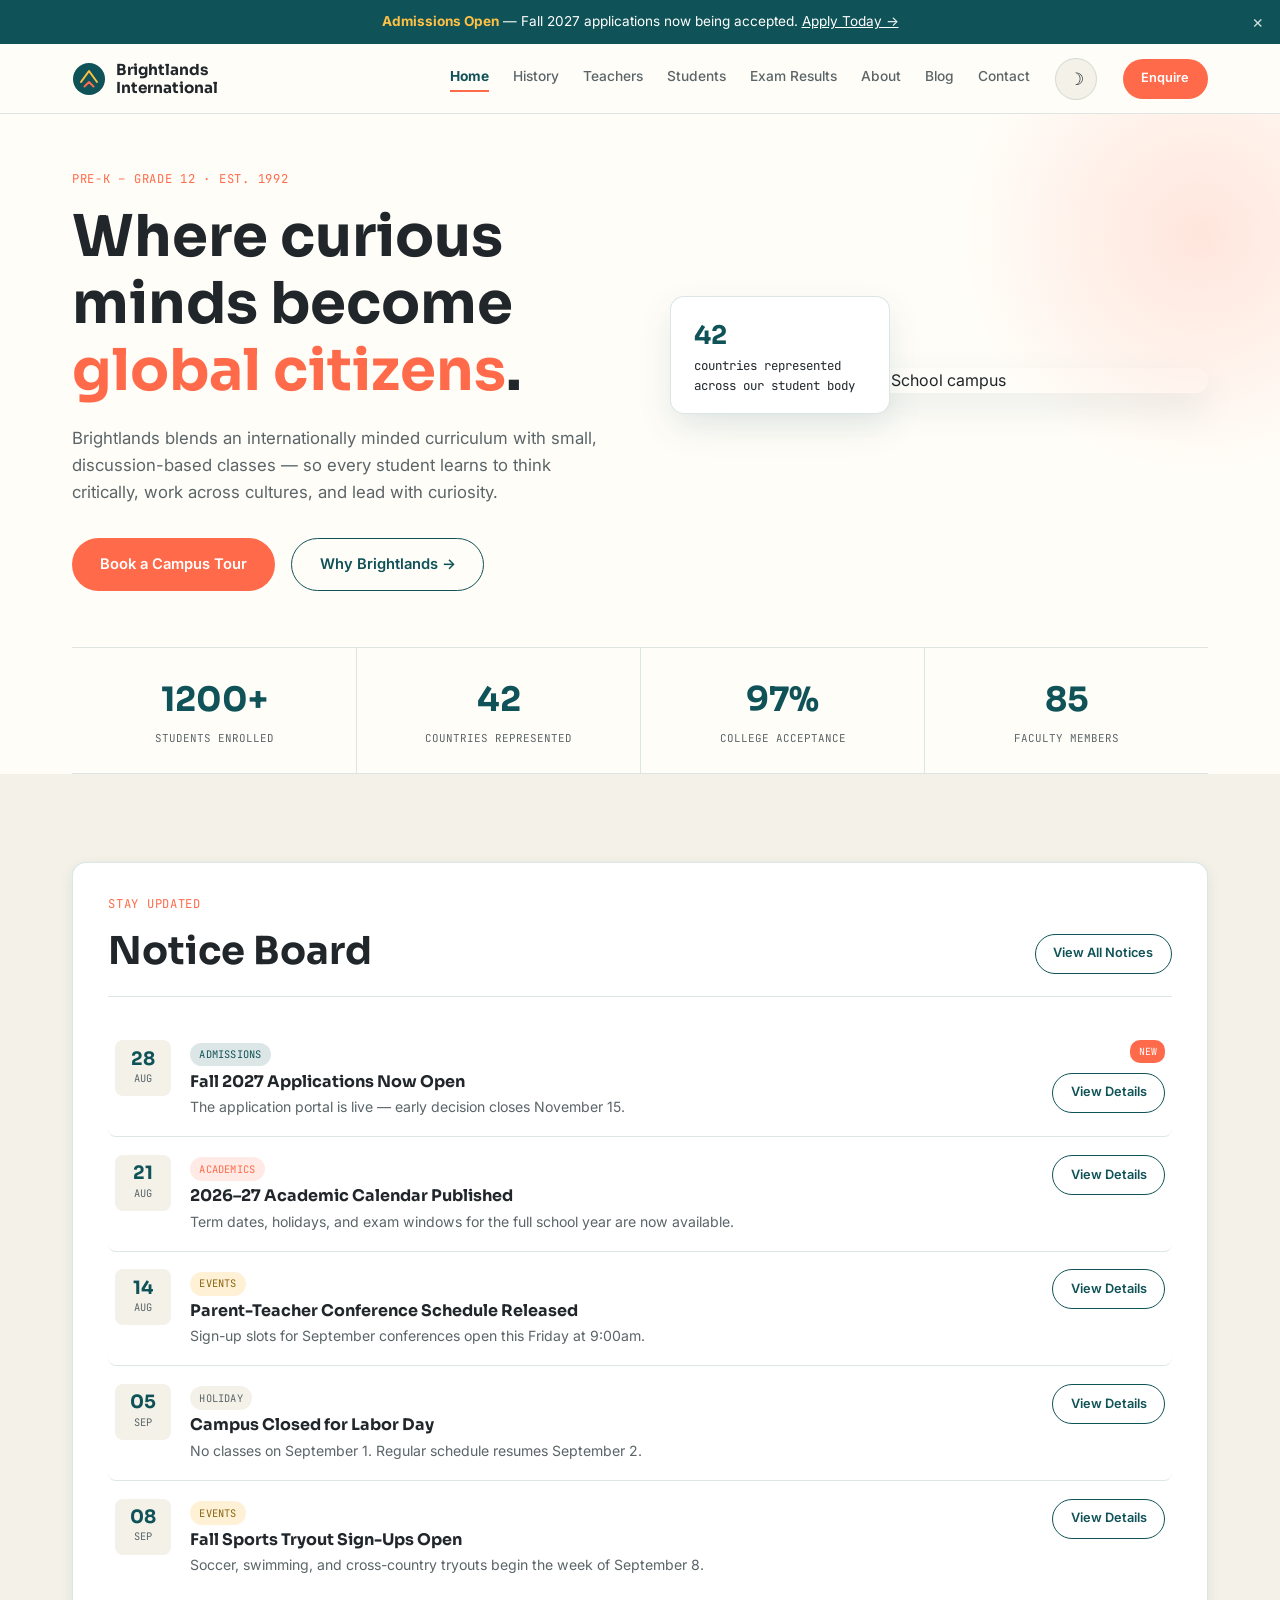
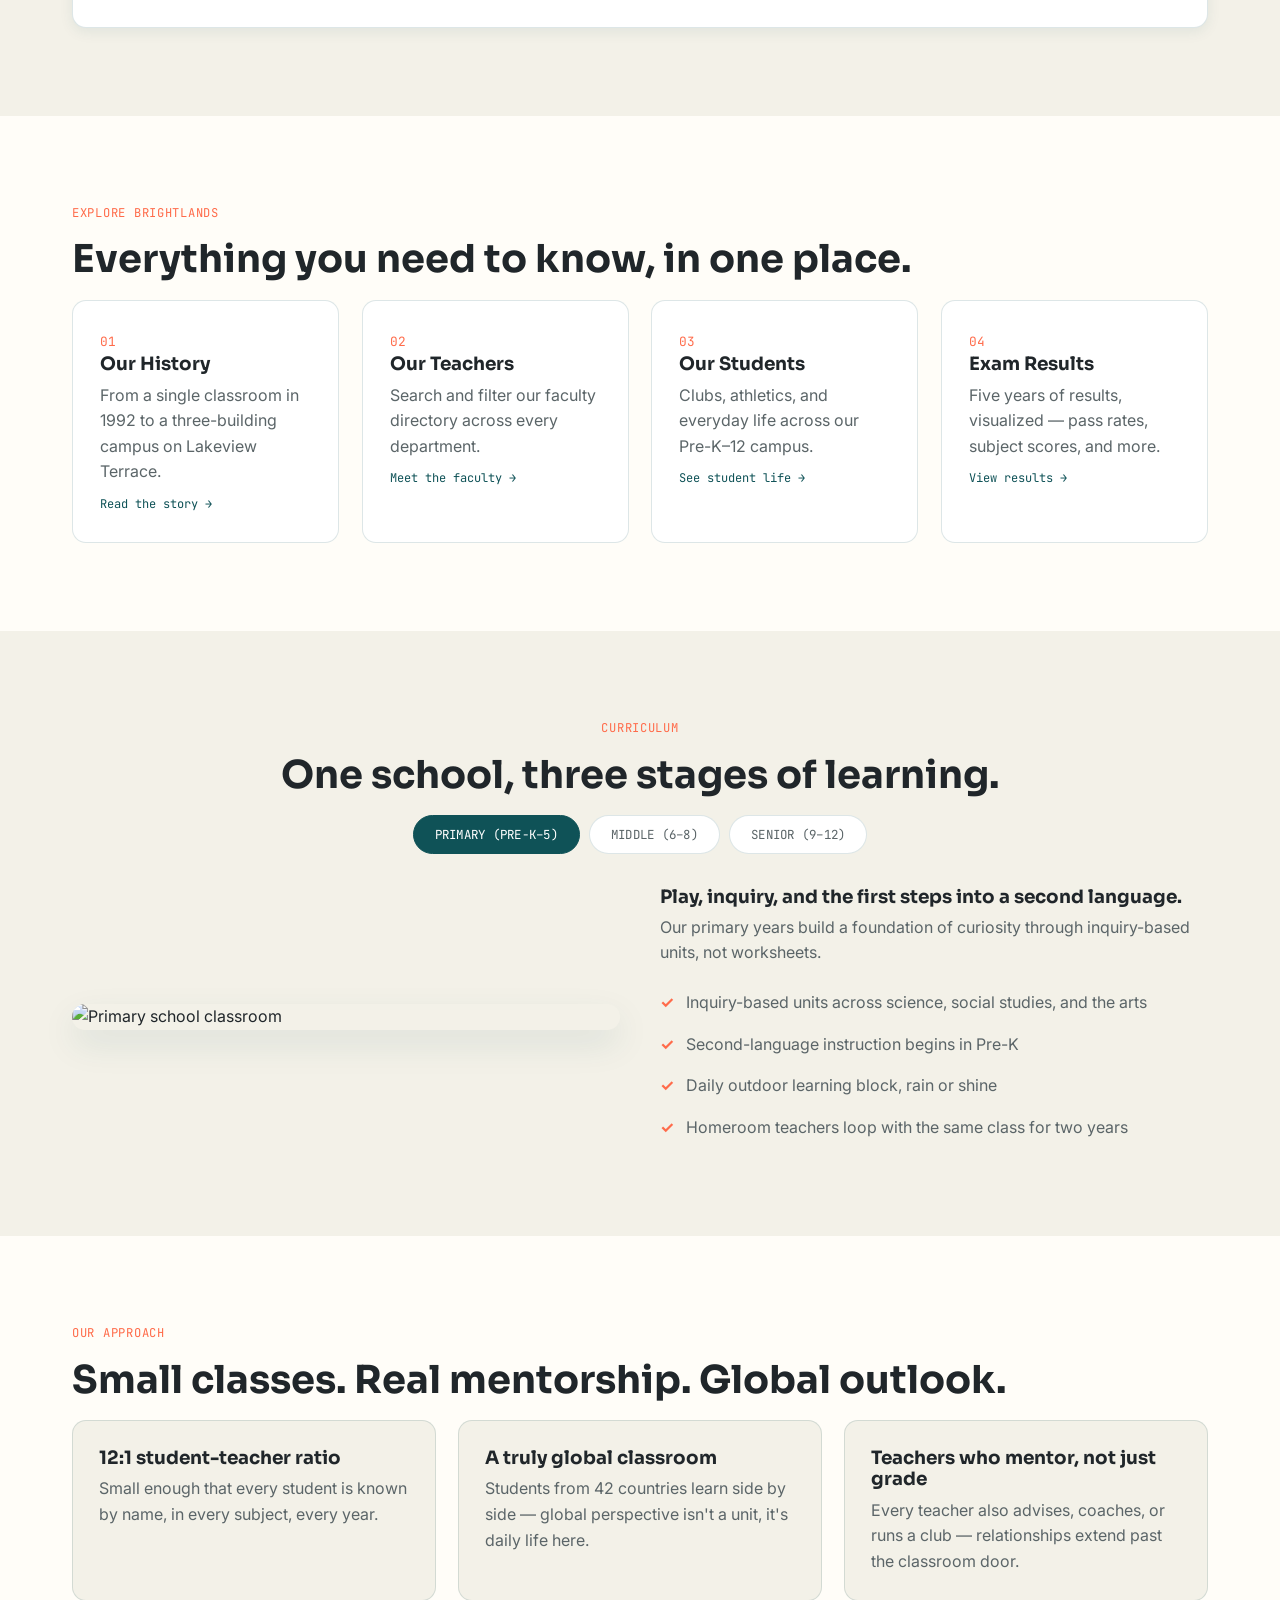
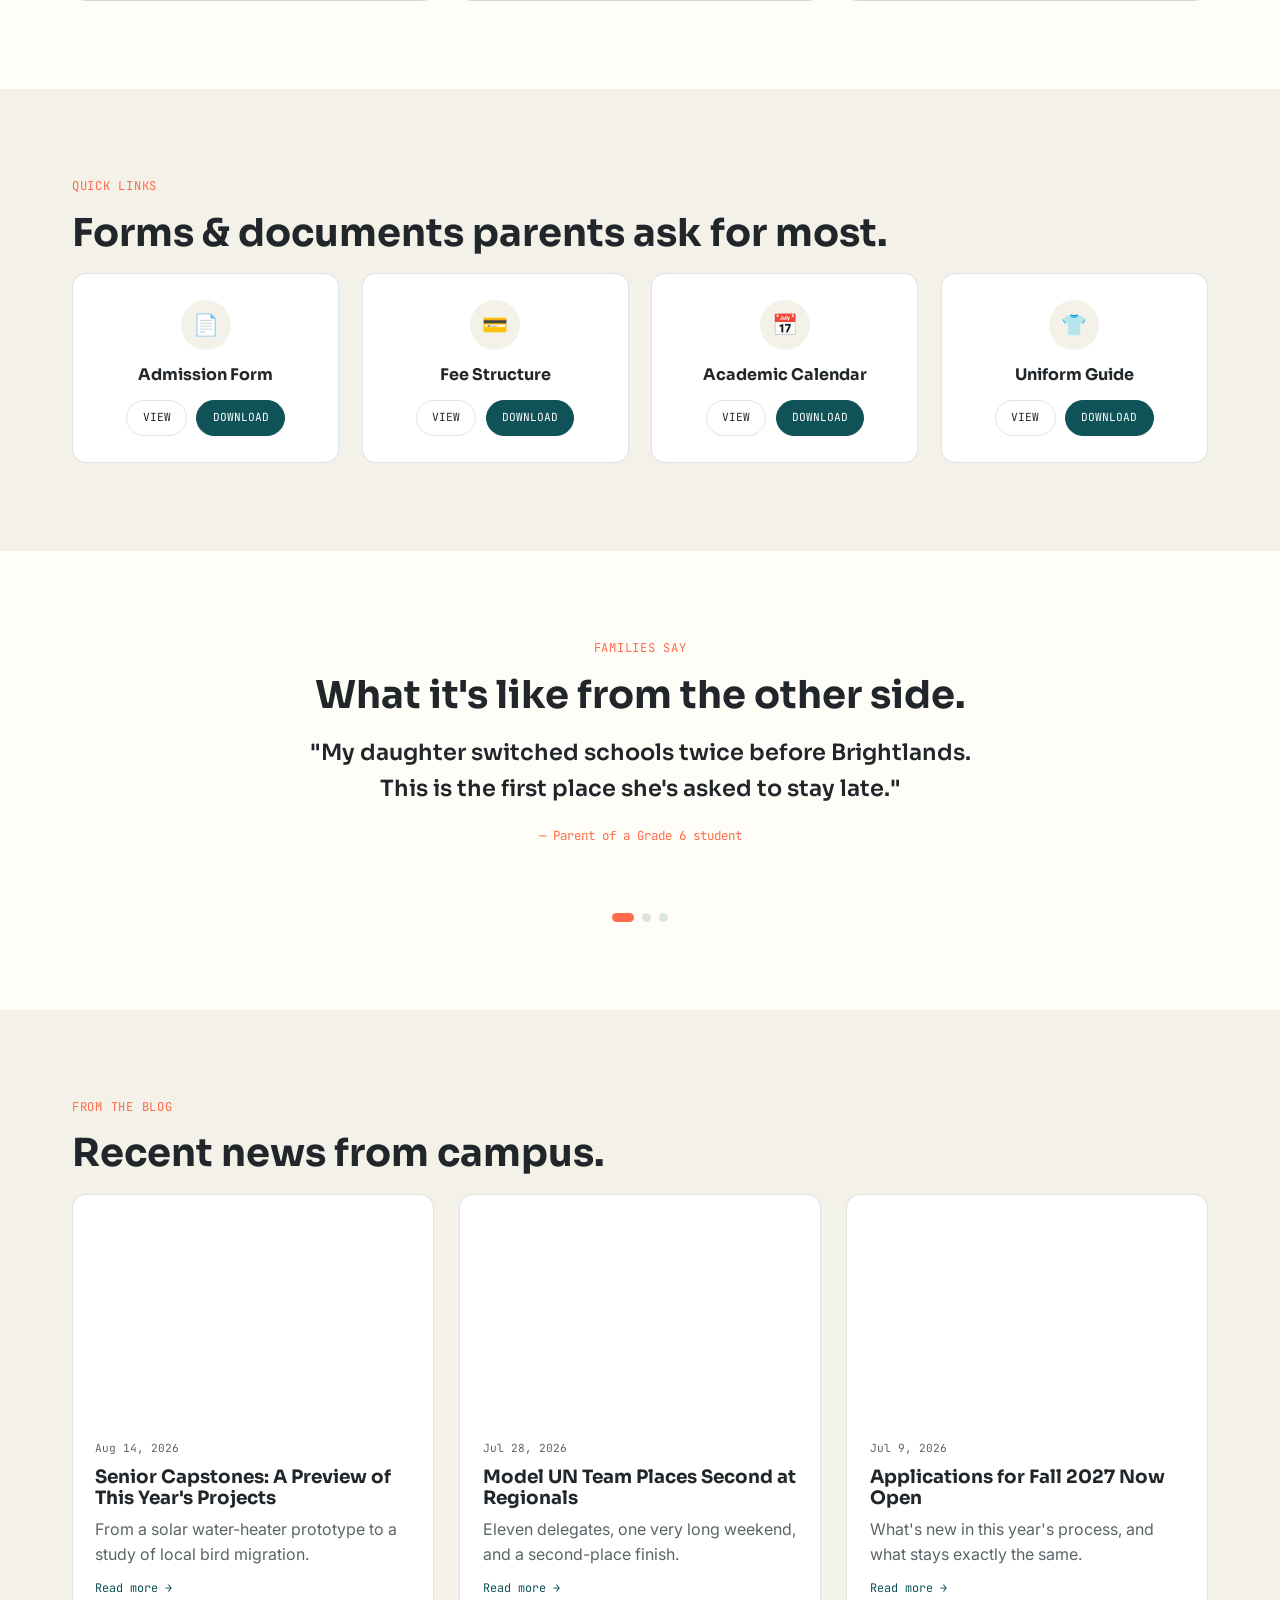
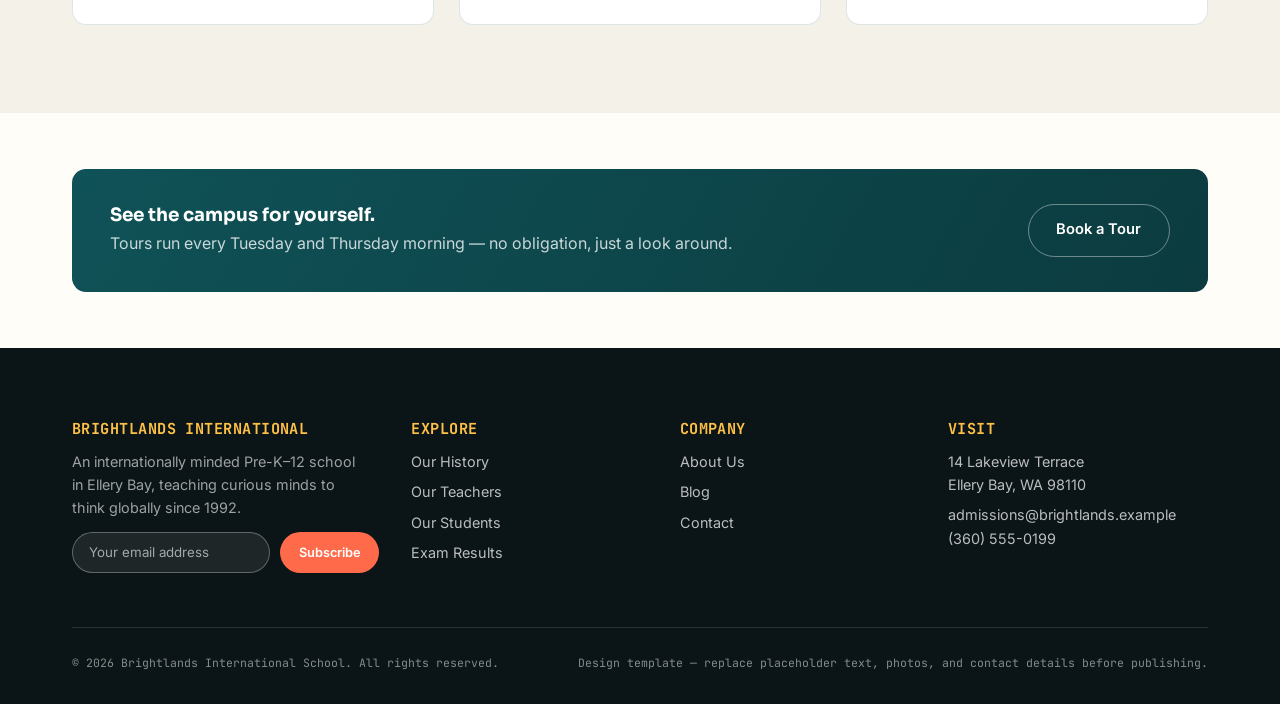
==== index.html @ 68dbb923 "First Commit" ====
<!DOCTYPE html>
<html lang="en">
<head>
<meta charset="UTF-8">
<meta name="viewport" content="width=device-width, initial-scale=1.0">
<title>Brightlands International School — Curious Minds, Global Citizens</title>
<script>(function(){try{var t=localStorage.getItem('bl-theme');if(t==='dark')document.documentElement.setAttribute('data-theme','dark');}catch(e){}})();</script>
<link rel="preconnect" href="https://fonts.googleapis.com">
<link href="https://fonts.googleapis.com/css2?family=Sora:wght@600;700;800&family=Inter:wght@400;500;600&family=JetBrains+Mono:wght@500&display=swap" rel="stylesheet">
<link rel="stylesheet" href="style.css">
</head>
<body>

<div class="notice-bar">
  <span><strong>Admissions Open</strong> — Fall 2027 applications now being accepted. <a href="contact.html" style="text-decoration:underline;">Apply Today →</a></span>
  <button class="notice-close" aria-label="Dismiss notice">&times;</button>
</div>

<header class="site-header">
  <div class="header-inner">
    <a href="index.html" class="brand">
      <svg width="34" height="34" viewBox="0 0 34 34" fill="none" xmlns="http://www.w3.org/2000/svg">
        <circle cx="17" cy="17" r="16" fill="#0F5257"/>
        <path d="M9 20L17 9L25 20" stroke="#FFC145" stroke-width="2" stroke-linecap="round" stroke-linejoin="round"/>
        <path d="M12.5 24.5L17 20L21.5 24.5" stroke="#FF6B4A" stroke-width="2" stroke-linecap="round" stroke-linejoin="round"/>
      </svg>
      <span class="brand-name">Brightlands<br>International</span>
    </a>
    <button class="nav-toggle" aria-label="Toggle menu"><span></span></button>
    <nav class="main-nav">
      <a href="index.html" class="active">Home</a>
      <a href="history.html">History</a>
      <a href="teachers.html">Teachers</a>
      <a href="students.html">Students</a>
      <a href="results.html">Exam Results</a>
      <a href="about.html">About</a>
      <a href="blog.html">Blog</a>
      <a href="contact.html">Contact</a>
    </nav>
    <button class="theme-toggle" aria-label="Toggle dark mode">
      <span class="icon-light">&#9789;</span>
      <span class="icon-dark">&#9728;</span>
    </button>
    <a href="contact.html" class="btn btn-primary btn-sm">Enquire</a>
  </div>
</header>

<main>

  <!-- HERO -->
  <section class="hero">
    <div class="hero-blob"></div>
    <div class="wrap hero-grid">
      <div class="reveal in-view">
        <span class="eyebrow">Pre-K – Grade 12 &middot; Est. 1992</span>
        <h1>Where curious minds become <em>global citizens</em>.</h1>
        <p class="hero-copy">Brightlands blends an internationally minded curriculum with small, discussion-based classes — so every student learns to think critically, work across cultures, and lead with curiosity.</p>
        <div class="hero-actions">
          <a href="contact.html" class="btn btn-primary">Book a Campus Tour</a>
          <a href="about.html" class="btn btn-ghost">Why Brightlands →</a>
        </div>
      </div>
      <div class="hero-media reveal in-view">
        <img src="https://img.magnific.com/free-vector/large-school-building-scene_1308-32058.jpg" alt="Brightlands International School campus">
        <div class="hero-float-card">
          <strong>42</strong>
          countries represented across our student body
        </div>
      </div>
    </div>
    <div class="wrap">
      <div class="stats-bar">
        <div class="stat"><span class="stat-num" data-count="1200" data-suffix="+">0</span><span class="stat-label">Students Enrolled</span></div>
        <div class="stat"><span class="stat-num" data-count="42">0</span><span class="stat-label">Countries Represented</span></div>
        <div class="stat"><span class="stat-num" data-count="97" data-suffix="%">0</span><span class="stat-label">College Acceptance</span></div>
        <div class="stat"><span class="stat-num" data-count="85">0</span><span class="stat-label">Faculty Members</span></div>
      </div>
    </div>
  </section>

    <!-- NOTICE BOARD -->
  <section class="section alt">
    <div class="wrap">
      <div class="notice-board reveal">
        <div class="notice-board-head">
          <div>
            <span class="eyebrow">Stay Updated</span>
            <h2>Notice Board</h2>
          </div>
          <a href="contact.html" class="btn btn-ghost btn-sm">View All Notices</a>
        </div>
        <ul class="notice-list">

          <li class="notice-item">
            <div class="notice-date"><span class="notice-day">28</span><span class="notice-month">Aug</span></div>
            <div class="notice-body">
              <span class="notice-tag notice-tag-admissions">Admissions</span>
              <h3>Fall 2027 Applications Now Open</h3>
              <p>The application portal is live — early decision closes November 15.</p>
            </div>
               <div class="notice-actions">
              <span class="notice-new">New</span>
              <a href="notice-details.html#admissions-open" class="btn btn-ghost btn-sm">View Details</a>
            </div>
          </li>

          <li class="notice-item">
            <div class="notice-date"><span class="notice-day">21</span><span class="notice-month">Aug</span></div>
            <div class="notice-body">
              <span class="notice-tag notice-tag-academics">Academics</span>
              <h3>2026–27 Academic Calendar Published</h3>
              <p>Term dates, holidays, and exam windows for the full school year are now available.</p>
            </div>
                        <div class="notice-actions">
              <a href="notice-details.html#academic-calendar" class="btn btn-ghost btn-sm">View Details</a>
            </div>
          </li>
          </li>

          <li class="notice-item">
            <div class="notice-date"><span class="notice-day">14</span><span class="notice-month">Aug</span></div>
            <div class="notice-body">
              <span class="notice-tag notice-tag-events">Events</span>
              <h3>Parent-Teacher Conference Schedule Released</h3>
              <p>Sign-up slots for September conferences open this Friday at 9:00am.</p>
            </div>
                        <div class="notice-actions">
              <a href="notice-details.html#academic-calendar" class="btn btn-ghost btn-sm">View Details</a>
            </div>
          </li>
          </li>

          <li class="notice-item">
            <div class="notice-date"><span class="notice-day">05</span><span class="notice-month">Sep</span></div>
            <div class="notice-body">
              <span class="notice-tag notice-tag-holiday">Holiday</span>
              <h3>Campus Closed for Labor Day</h3>
              <p>No classes on September 1. Regular schedule resumes September 2.</p>
            </div>
                        <div class="notice-actions">
              <a href="notice-details.html#academic-calendar" class="btn btn-ghost btn-sm">View Details</a>
            </div>
          </li>
          </li>

          <li class="notice-item">
            <div class="notice-date"><span class="notice-day">08</span><span class="notice-month">Sep</span></div>
            <div class="notice-body">
              <span class="notice-tag notice-tag-events">Events</span>
              <h3>Fall Sports Tryout Sign-Ups Open</h3>
              <p>Soccer, swimming, and cross-country tryouts begin the week of September 8.</p>
            </div>
                        <div class="notice-actions">
              <a href="notice-details.html#academic-calendar" class="btn btn-ghost btn-sm">View Details</a>
            </div>
          </li>
          </li>

        </ul>
      </div>
    </div>
  </section>

  <!-- EXPLORE -->
  <section class="section">
    <div class="wrap">
      <span class="eyebrow">Explore Brightlands</span>
      <h2>Everything you need to know, in one place.</h2>
      <div class="card-grid reveal">
        <div class="link-card">
          <span class="card-index">01</span>
          <h3>Our History</h3>
          <p>From a single classroom in 1992 to a three-building campus on Lakeview Terrace.</p>
          <a class="more" href="history.html">Read the story →</a>
        </div>
        <div class="link-card">
          <span class="card-index">02</span>
          <h3>Our Teachers</h3>
          <p>Search and filter our faculty directory across every department.</p>
          <a class="more" href="teachers.html">Meet the faculty →</a>
        </div>
        <div class="link-card">
          <span class="card-index">03</span>
          <h3>Our Students</h3>
          <p>Clubs, athletics, and everyday life across our Pre-K–12 campus.</p>
          <a class="more" href="students.html">See student life →</a>
        </div>
        <div class="link-card">
          <span class="card-index">04</span>
          <h3>Exam Results</h3>
          <p>Five years of results, visualized — pass rates, subject scores, and more.</p>
          <a class="more" href="results.html">View results →</a>
        </div>
      </div>
    </div>
  </section>

  <!-- CURRICULUM TABS -->
  <section class="section alt">
    <div class="wrap">
      <span class="eyebrow center">Curriculum</span>
      <h2 class="center">One school, three stages of learning.</h2>
      <div class="tab-bar reveal">
        <button class="tab-btn active" data-tab="primary">Primary (Pre-K–5)</button>
        <button class="tab-btn" data-tab="middle">Middle (6–8)</button>
        <button class="tab-btn" data-tab="senior">Senior (9–12)</button>
      </div>

      <div class="tab-panel active" data-tab="primary">
        <div class="tab-content reveal">
          <img src="https://thebangladeshtoday.com/wp-content/uploads/2024/08/primary-open.jpg" alt="Primary school classroom" style="border-radius: var(--radius); box-shadow: var(--shadow);">
          <div>
            <h3>Play, inquiry, and the first steps into a second language.</h3>
            <p>Our primary years build a foundation of curiosity through inquiry-based units, not worksheets.</p>
            <ul>
              <li>Inquiry-based units across science, social studies, and the arts</li>
              <li>Second-language instruction begins in Pre-K</li>
              <li>Daily outdoor learning block, rain or shine</li>
              <li>Homeroom teachers loop with the same class for two years</li>
            </ul>
          </div>
        </div>
      </div>

      <div class="tab-panel" data-tab="middle">
        <div class="tab-content reveal">
          <img src="https://www.shutterstock.com/image-vector/suneung-student-high-school-exam-260nw-2662139981.jpg" alt="Middle school students" style="border-radius: var(--radius); box-shadow: var(--shadow);">
          <div>
            <h3>Where independence starts to matter.</h3>
            <p>Middle schoolers take on real electives, real deadlines, and their first independent research project.</p>
            <ul>
              <li>Elective wheel: coding, ceramics, journalism, and more each term</li>
              <li>First independent research project in Grade 7</li>
              <li>Advisory groups meet daily for goal-setting and support</li>
              <li>Overnight expedition each spring, by grade level</li>
            </ul>
          </div>
        </div>
      </div>

      <div class="tab-panel" data-tab="senior">
        <div class="tab-content reveal">
          <img src="https://img.magnific.com/free-photo/back-view-group-high-school-students-walking-down-hallway-talking_662251-1983.jpg?semt=ais_hybrid&w=740&q=80" alt="Senior school students" style="border-radius: var(--radius); box-shadow: var(--shadow);">
          <div>
            <h3>College-ready, and ready for more than college.</h3>
            <p>An internationally benchmarked diploma track sits alongside a real capstone project every senior completes.</p>
            <ul>
              <li>Internationally benchmarked diploma pathway</li>
              <li>Senior capstone project, publicly presented each May</li>
              <li>Dedicated college counseling from Grade 10 onward</li>
              <li>Dual-enrollment options with two partner universities</li>
            </ul>
          </div>
        </div>
      </div>
    </div>
  </section>

  <!-- WHY BRIGHTLANDS -->
  <section class="section">
    <div class="wrap">
      <span class="eyebrow">Our Approach</span>
      <h2>Small classes. Real mentorship. Global outlook.</h2>
      <div class="card-grid cols-3 reveal">
        <div class="value-card">
          <h3>12:1 student-teacher ratio</h3>
          <p>Small enough that every student is known by name, in every subject, every year.</p>
        </div>
        <div class="value-card">
          <h3>A truly global classroom</h3>
          <p>Students from 42 countries learn side by side — global perspective isn't a unit, it's daily life here.</p>
        </div>
        <div class="value-card">
          <h3>Teachers who mentor, not just grade</h3>
          <p>Every teacher also advises, coaches, or runs a club — relationships extend past the classroom door.</p>
        </div>
      </div>
    </div>
  </section>

  <!-- QUICK DOWNLOADS -->
  <section class="section alt">
    <div class="wrap">
      <span class="eyebrow">Quick Links</span>
      <h2>Forms &amp; documents parents ask for most.</h2>
      <div class="info-grid reveal">
        <div class="info-card">
          <div class="info-icon">&#128196;</div>
          <h3>Admission Form</h3>
          <div class="info-actions">
            <a href="#" class="info-btn">View</a>
            <a href="#" class="info-btn info-btn-solid">Download</a>
          </div>
        </div>
        <div class="info-card">
          <div class="info-icon">&#128179;</div>
          <h3>Fee Structure</h3>
          <div class="info-actions">
            <a href="#" class="info-btn">View</a>
            <a href="#" class="info-btn info-btn-solid">Download</a>
          </div>
        </div>
        <div class="info-card">
          <div class="info-icon">&#128197;</div>
          <h3>Academic Calendar</h3>
          <div class="info-actions">
            <a href="#" class="info-btn">View</a>
            <a href="#" class="info-btn info-btn-solid">Download</a>
          </div>
        </div>
        <div class="info-card">
          <div class="info-icon">&#128085;</div>
          <h3>Uniform Guide</h3>
          <div class="info-actions">
            <a href="#" class="info-btn">View</a>
            <a href="#" class="info-btn info-btn-solid">Download</a>
          </div>
        </div>
      </div>
    </div>
  </section>

  <!-- TESTIMONIAL SLIDER -->
  <section class="section">
    <div class="wrap">
      <span class="eyebrow center">Families Say</span>
      <h2 class="center">What it's like from the other side.</h2>
      <div class="testimonial-slider reveal">
        <div class="testimonial-track">
          <div class="testimonial-slides">
            <div class="testimonial-slide">
              <blockquote>"My daughter switched schools twice before Brightlands. This is the first place she's asked to stay late."</blockquote>
              <cite>— Parent of a Grade 6 student</cite>
            </div>
            <div class="testimonial-slide">
              <blockquote>"The capstone project changed how my son sees his own ideas — he pitched it like it actually mattered, because it did."</blockquote>
              <cite>— Parent of a Grade 12 student</cite>
            </div>
            <div class="testimonial-slide">
              <blockquote>"Coming from three different countries, our kids finally felt like the classroom looked like the rest of their lives."</blockquote>
              <cite>— Parent of Grade 3 &amp; Grade 8 students</cite>
            </div>
          </div>
        </div>
        <div class="testimonial-dots"></div>
      </div>
    </div>
  </section>

  <!-- BLOG TEASER -->
  <section class="section alt">
    <div class="wrap">
      <span class="eyebrow">From the Blog</span>
      <h2>Recent news from campus.</h2>
      <div class="blog-grid reveal">
        <article class="blog-card">
          <img src="https://picsum.photos/id/1084/500/320" alt="">
          <div class="blog-card-body">
            <span class="blog-date">Aug 14, 2026</span>
            <h3>Senior Capstones: A Preview of This Year's Projects</h3>
            <p>From a solar water-heater prototype to a study of local bird migration.</p>
            <a class="more" href="blog.html">Read more →</a>
          </div>
        </article>
        <article class="blog-card">
          <img src="https://picsum.photos/id/1080/500/320" alt="">
          <div class="blog-card-body">
            <span class="blog-date">Jul 28, 2026</span>
            <h3>Model UN Team Places Second at Regionals</h3>
            <p>Eleven delegates, one very long weekend, and a second-place finish.</p>
            <a class="more" href="blog.html">Read more →</a>
          </div>
        </article>
        <article class="blog-card">
          <img src="https://picsum.photos/id/1076/500/320" alt="">
          <div class="blog-card-body">
            <span class="blog-date">Jul 9, 2026</span>
            <h3>Applications for Fall 2027 Now Open</h3>
            <p>What's new in this year's process, and what stays exactly the same.</p>
            <a class="more" href="blog.html">Read more →</a>
          </div>
        </article>
      </div>
    </div>
  </section>

  <!-- CTA -->
  <section class="section tight">
    <div class="wrap">
      <div class="cta-banner reveal">
        <div>
          <h3>See the campus for yourself.</h3>
          <p>Tours run every Tuesday and Thursday morning — no obligation, just a look around.</p>
        </div>
        <a href="contact.html" class="btn btn-ghost-light">Book a Tour</a>
      </div>
    </div>
  </section>

</main>

<footer class="site-footer">
  <div class="wrap">
    <div class="footer-grid">
      <div class="footer-brand">
        <h4>Brightlands International</h4>
        <p>An internationally minded Pre-K–12 school in Ellery Bay, teaching curious minds to think globally since 1992.</p>
        <form class="newsletter">
          <input type="email" placeholder="Your email address" required>
          <button type="submit" class="btn btn-primary btn-sm">Subscribe</button>
        </form>
        <p class="newsletter-note form-note"></p>
      </div>
      <div>
        <h4>Explore</h4>
        <a href="history.html">Our History</a>
        <a href="teachers.html">Our Teachers</a>
        <a href="students.html">Our Students</a>
        <a href="results.html">Exam Results</a>
      </div>
      <div>
        <h4>Company</h4>
        <a href="about.html">About Us</a>
        <a href="blog.html">Blog</a>
        <a href="contact.html">Contact</a>
      </div>
      <div>
        <h4>Visit</h4>
        <p>14 Lakeview Terrace<br>Ellery Bay, WA 98110</p>
        <p>admissions@brightlands.example<br>(360) 555-0199</p>
      </div>
    </div>
    <div class="footer-bottom">
      <span>© 2026 Brightlands International School. All rights reserved.</span>
      <span>Design template — replace placeholder text, photos, and contact details before publishing.</span>
    </div>
  </div>
</footer>
<button id="back-to-top" class="back-to-top" aria-label="Back to top">&#8593;</button>
<script src="script.js"></script>
</body>
</html>
---- style.css ----
/* ===========================================================
   BRIGHTLANDS INTERNATIONAL SCHOOL — shared stylesheet
   Palette : teal #0F5257 · coral #FF6B4A · yellow #FFC145
   Type    : Sora (display) / Inter (body) / JetBrains Mono (utility)
   Supports light + dark theme via [data-theme="dark"] on <html>
=========================================================== */

:root{
  --bg: #FFFDF8;
  --surface: #FFFFFF;
  --surface-2: #F3F1E8;
  --ink: #20262A;
  --ink-soft: #5B6568;
  --teal: #0F5257;
  --teal-light: #17707A;
  --coral: #FF6B4A;
  --yellow: #FFC145;
  --line: rgba(15,82,87,0.14);
  --shadow: 0 14px 34px rgba(15,82,87,0.10);
  --shadow-sm: 0 4px 14px rgba(15,82,87,0.08);
  --radius: 14px;
  --radius-sm: 8px;

  --font-display: "Sora", -apple-system, sans-serif;
  --font-body: "Inter", -apple-system, sans-serif;
  --font-mono: "JetBrains Mono", monospace;
}

[data-theme="dark"]{
  --bg: #0F1719;
  --surface: #162326;
  --surface-2: #1C2B2E;
  --ink: #EDF3F2;
  --ink-soft: #A9B7B8;
  --teal: #35B0A7;
  --teal-light: #4CC2B9;
  --coral: #FF8467;
  --yellow: #FFCE6E;
  --line: rgba(255,255,255,0.12);
  --shadow: 0 14px 34px rgba(0,0,0,0.45);
  --shadow-sm: 0 4px 14px rgba(0,0,0,0.35);
}

*{ box-sizing: border-box; margin: 0; padding: 0; }
html{ scroll-behavior: smooth; }
body{
  font-family: var(--font-body);
  color: var(--ink);
  background: var(--bg);
  line-height: 1.6;
  -webkit-font-smoothing: antialiased;
  transition: background 0.3s ease, color 0.3s ease;
}
img{ max-width: 100%; display: block; }
a{ color: inherit; text-decoration: none; }
ul{ list-style: none; }
button{ font-family: inherit; cursor: pointer; }
input, textarea, select{ font-family: inherit; }

h1,h2,h3,h4{ font-family: var(--font-display); color: var(--ink); line-height: 1.16; font-weight: 700; }
h2{ font-size: clamp(1.75rem, 3vw, 2.4rem); margin-bottom: 1.1rem; }
h3{ font-size: 1.15rem; margin-bottom: 0.5rem; }
p{ color: var(--ink-soft); }

.wrap{ max-width: 1200px; margin: 0 auto; padding: 0 2rem; }
.section{ padding: 5.5rem 0; }
.section.tight{ padding: 3.5rem 0; }
.section.alt{ background: var(--surface-2); }
.center{ text-align: center; }

.eyebrow{
  font-family: var(--font-mono);
  font-size: 0.76rem;
  letter-spacing: 0.06em;
  text-transform: uppercase;
  color: var(--coral);
  margin-bottom: 0.9rem;
  display: block;
}
.eyebrow.center{ text-align: center; }

/* ---------- reveal-on-scroll ---------- */
.reveal{ opacity: 0; transform: translateY(24px); transition: opacity 0.6s ease, transform 0.6s ease; }
.reveal.in-view{ opacity: 1; transform: translateY(0); }

/* ---------- buttons ---------- */
.btn{
  display: inline-flex; align-items: center; gap: 0.4rem;
  padding: 0.85rem 1.7rem; border-radius: 30px;
  font-family: var(--font-body); font-weight: 600; font-size: 0.92rem;
  border: 1px solid transparent;
  transition: transform 0.15s ease, background 0.2s ease, color 0.2s ease, border-color 0.2s ease;
}
.btn:hover{ transform: translateY(-2px); }
.btn-primary{ background: var(--coral); color: #fff; }
.btn-primary:hover{ background: #e85a3c; }
.btn-ghost{ color: var(--teal); border-color: var(--teal); }
.btn-ghost:hover{ background: var(--teal); color: #fff; }
.btn-ghost-light{ color: #fff; border-color: rgba(255,255,255,0.4); }
.btn-ghost-light:hover{ background: #fff; color: var(--teal); }
.btn-sm{ padding: 0.55rem 1.1rem; font-size: 0.8rem; }

/* ---------- header / nav ---------- */
.site-header{
  position: sticky; top: 0; z-index: 70;
  background: color-mix(in srgb, var(--bg) 92%, transparent);
  backdrop-filter: blur(8px);
  border-bottom: 1px solid var(--line);
}
.header-inner{ max-width: 1200px; margin: 0 auto; padding: 0.85rem 2rem; display: flex; align-items: center; gap: 1.6rem; }
.brand{ display: flex; align-items: center; gap: 0.65rem; margin-right: auto; }
.brand-name{ font-family: var(--font-display); font-weight: 700; color: var(--ink); font-size: 0.95rem; line-height: 1.15; }

.main-nav{ display: flex; gap: 1.5rem; }
.main-nav a{ font-size: 0.86rem; color: var(--ink-soft); font-weight: 500; border-bottom: 2px solid transparent; padding-bottom: 3px; white-space: nowrap; }
.main-nav a:hover, .main-nav a.active{ color: var(--teal); border-color: var(--coral); }
.main-nav a.active{ font-weight: 700; }

.theme-toggle{
  width: 42px; height: 42px; border-radius: 50%;
  background: var(--surface-2); border: 1px solid var(--line);
  display: flex; align-items: center; justify-content: center;
  font-size: 1.05rem; color: var(--ink); flex-shrink: 0;
  transition: background 0.2s ease;
}
.theme-toggle:hover{ background: var(--line); }
.theme-toggle .icon-dark{ display: none; }
[data-theme="dark"] .theme-toggle .icon-light{ display: none; }
[data-theme="dark"] .theme-toggle .icon-dark{ display: inline; }

.nav-toggle{ display: none; background: none; border: none; width: 34px; height: 34px; position: relative; flex-shrink: 0; }
.nav-toggle span, .nav-toggle::before, .nav-toggle::after{ content: ""; position: absolute; left: 6px; right: 6px; height: 2px; background: var(--ink); border-radius: 2px; }
.nav-toggle span{ top: 16px; }
.nav-toggle::before{ top: 10px; }
.nav-toggle::after{ top: 22px; }

/* ---------- notice bar (dismissible) ---------- */
.notice-bar{
  background: var(--teal); color: #fff;
  display: flex; align-items: center; justify-content: center; gap: 1rem;
  padding: 0.7rem 1.2rem; font-size: 0.85rem; text-align: center; position: relative;
}
.notice-bar strong{ color: var(--yellow); }
.notice-close{
  position: absolute; right: 1rem; top: 50%; transform: translateY(-50%);
  background: none; border: none; color: #fff; font-size: 1.1rem; opacity: 0.8; line-height: 1;
}
.notice-close:hover{ opacity: 1; }
.notice-bar.hidden{ display: none; }

/* ---------- page hero (inner pages) ---------- */
.page-hero{
  background: linear-gradient(135deg, var(--teal), #0B3B3F);
  color: #fff; padding: 3.8rem 0 3rem; position: relative; overflow: hidden;
}
.page-hero::after{ content:""; position:absolute; inset:0; background: radial-gradient(circle at 85% 20%, rgba(255,193,69,0.18), transparent 55%); pointer-events:none; }
.breadcrumb{ font-family: var(--font-mono); font-size: 0.76rem; color: rgba(255,255,255,0.65); margin-bottom: 1rem; }
.breadcrumb a{ color: var(--yellow); }
.page-hero h1{ color: #fff; font-size: clamp(2rem, 4.5vw, 3rem); max-width: 20ch; }
.page-hero p{ color: rgba(255,255,255,0.82); max-width: 58ch; margin-top: 0.9rem; }

/* ---------- home hero ---------- */
.hero{ padding: 3.5rem 0 0; position: relative; overflow: hidden; }
.hero-blob{
  position: absolute; top: -120px; right: -160px; width: 480px; height: 480px; border-radius: 50%;
  background: radial-gradient(circle, rgba(255,107,74,0.16), transparent 70%);
  z-index: 0; pointer-events: none;
}
.hero-grid{ display: grid; grid-template-columns: 1.05fr 0.95fr; gap: 3rem; align-items: center; position: relative; z-index: 1; }
.hero h1{ font-size: clamp(2.3rem, 5.2vw, 3.6rem); max-width: 14ch; }
.hero h1 em{ color: var(--coral); font-style: normal; }
.hero-copy{ max-width: 48ch; margin: 1.3rem 0 2rem; font-size: 1.05rem; }
.hero-actions{ display: flex; gap: 1rem; flex-wrap: wrap; }
.hero-media{ position: relative; }
.hero-media img{ border-radius: var(--radius); box-shadow: var(--shadow); }
.hero-float-card{
  position: absolute; left: -1.3rem; bottom: -1.3rem;
  background: var(--surface); border: 1px solid var(--line); border-radius: var(--radius);
  padding: 1.1rem 1.4rem; box-shadow: var(--shadow); font-family: var(--font-mono); font-size: 0.78rem; max-width: 220px;
}
.hero-float-card strong{ display: block; font-family: var(--font-display); font-size: 1.6rem; color: var(--teal); }

/* ---------- animated stat counters ---------- */
.stats-bar{ margin-top: 3.5rem; display: grid; grid-template-columns: repeat(4,1fr); border-top: 1px solid var(--line); border-bottom: 1px solid var(--line); position: relative; z-index: 1; }
.stat{ padding: 1.6rem 0.5rem; text-align: center; border-left: 1px solid var(--line); }
.stat:first-child{ border-left: none; }
.stat-num{ display:block; font-family: var(--font-display); font-size: 2.1rem; font-weight: 700; color: var(--teal); }
.stat-label{ display:block; font-family: var(--font-mono); font-size: 0.68rem; text-transform: uppercase; color: var(--ink-soft); margin-top: 0.2rem; }

/* ---------- notice board (home page) ---------- */
.notice-board{
  background: var(--surface);
  border: 1px solid var(--line);
  border-radius: var(--radius);
  padding: 2rem 2.2rem;
  box-shadow: var(--shadow-sm);
}
.notice-board-head{
  display: flex; align-items: flex-end; justify-content: space-between; flex-wrap: wrap;
  gap: 1rem; margin-bottom: 1.6rem; padding-bottom: 1.4rem; border-bottom: 1px solid var(--line);
}
.notice-board-head h2{ margin-bottom: 0; }
.notice-list{ display: flex; flex-direction: column; }
.notice-item{
  display: flex; align-items: flex-start; gap: 1.2rem;
  padding: 1.1rem 0.4rem; border-bottom: 1px solid var(--line);
  border-radius: var(--radius-sm);
  transition: background 0.2s ease;
}
.notice-item:last-child{ border-bottom: none; }
.notice-item:hover{ background: var(--surface-2); }
.notice-date{
  flex-shrink: 0; width: 56px; height: 56px; border-radius: var(--radius-sm);
  background: var(--surface-2); display: flex; flex-direction: column; align-items: center; justify-content: center;
}
.notice-item:hover .notice-date{ background: var(--surface); }
.notice-day{ font-family: var(--font-display); font-weight: 700; font-size: 1.15rem; color: var(--teal); line-height: 1; }
.notice-month{ font-family: var(--font-mono); font-size: 0.65rem; text-transform: uppercase; color: var(--ink-soft); margin-top: 2px; }
.notice-body{ flex: 1; min-width: 0; }
.notice-body h3{ font-size: 1rem; margin: 0.4rem 0 0.3rem; }
.notice-body p{ font-size: 0.88rem; margin: 0; }
.notice-tag{ font-family: var(--font-mono); font-size: 0.65rem; text-transform: uppercase; letter-spacing: 0.02em; padding: 0.22rem 0.6rem; border-radius: 20px; display: inline-block; }
.notice-tag-admissions{ background: rgba(15,82,87,0.14); color: var(--teal); }
.notice-tag-academics{ background: rgba(255,107,74,0.14); color: var(--coral); }
.notice-tag-events{ background: rgba(255,193,69,0.22); color: #8A6512; }
[data-theme="dark"] .notice-tag-events{ color: #FFE1A0; }
.notice-tag-holiday{ background: var(--surface-2); color: var(--ink-soft); }
.notice-new{
  background: var(--coral); color: #fff; font-family: var(--font-mono); font-size: 0.62rem;
  text-transform: uppercase; padding: 0.22rem 0.55rem; border-radius: 10px;
}
.notice-actions{
  flex-shrink: 0; margin-left: auto;
  display: flex; flex-direction: column; align-items: flex-end; gap: 0.6rem;
}
.notice-detail{ max-width: 760px; margin: 0 auto; }
.notice-detail-date{ font-family: var(--font-mono); font-size: 0.78rem; color: var(--ink-soft); display: block; margin: 0.7rem 0 1.1rem; }
.notice-detail h2{ margin-bottom: 1.2rem; }
.notice-detail p{ margin-bottom: 1.1rem; }
.notice-detail p strong{ color: var(--ink); }

@media (max-width: 720px){
  .notice-item{ flex-wrap: wrap; }
  .notice-actions{ flex-direction: row; align-items: center; margin-left: 68px; }
}

@media (max-width: 720px){
  .notice-item{ flex-wrap: wrap; }
  .notice-new{ margin-left: 68px; }
}

/* ---------- highlight / link cards ---------- */
.card-grid{ display: grid; grid-template-columns: repeat(4,1fr); gap: 1.4rem; }
.card-grid.cols-3{ grid-template-columns: repeat(3,1fr); }
.card-grid.cols-2{ grid-template-columns: repeat(2,1fr); }

.link-card{ background: var(--surface); border: 1px solid var(--line); border-radius: var(--radius); padding: 1.7rem; transition: box-shadow 0.2s ease, transform 0.2s ease; }
.link-card:hover{ box-shadow: var(--shadow-sm); transform: translateY(-4px); }
.link-card .card-index{ font-family: var(--font-mono); color: var(--coral); font-size: 0.8rem; }
.link-card a.more{ font-family: var(--font-mono); font-size: 0.75rem; color: var(--teal); display: inline-block; margin-top: 0.6rem; }

.value-card{ background: var(--surface-2); border: 1px solid var(--line); border-radius: var(--radius); padding: 1.6rem; }

/* ---------- curriculum tabs ---------- */
.tab-bar{ display: flex; gap: 0.6rem; flex-wrap: wrap; margin-bottom: 2rem; justify-content: center; }
.tab-btn{
  background: var(--surface); border: 1px solid var(--line); border-radius: 30px;
  padding: 0.6rem 1.3rem; font-family: var(--font-mono); font-size: 0.78rem; text-transform: uppercase;
  letter-spacing: 0.02em; color: var(--ink-soft);
}
.tab-btn.active, .tab-btn:hover{ background: var(--teal); color: #fff; border-color: var(--teal); }
.tab-panel{ display: none; }
.tab-panel.active{ display: block; }
.tab-content{ display: grid; grid-template-columns: 1fr 1fr; gap: 2.5rem; align-items: center; }
.tab-content ul{ margin-top: 1rem; }
.tab-content li{ padding: 0.5rem 0 0.5rem 1.6rem; position: relative; color: var(--ink-soft); }
.tab-content li::before{ content: "✓"; position: absolute; left: 0; color: var(--coral); font-weight: 700; }

/* ---------- quote / testimonial slider ---------- */
.testimonial-slider{ max-width: 720px; margin: 0 auto; position: relative; }
.testimonial-track{ overflow: hidden; }
.testimonial-slides{ display: flex; transition: transform 0.5s ease; }
.testimonial-slide{ flex: 0 0 100%; text-align: center; padding: 0 1rem; }
.testimonial-slide blockquote{ font-family: var(--font-display); font-size: 1.4rem; font-weight: 600; color: var(--ink); margin-bottom: 1rem; }
.testimonial-slide cite{ font-family: var(--font-mono); font-size: 0.78rem; color: var(--coral); font-style: normal; }
.testimonial-dots{ display: flex; gap: 0.5rem; justify-content: center; margin-top: 1.8rem; }
.testimonial-dots button{ width: 9px; height: 9px; border-radius: 50%; background: var(--line); border: none; padding: 0; }
.testimonial-dots button.active{ background: var(--coral); width: 22px; border-radius: 5px; transition: width 0.2s ease; }

/* ---------- CTA banner ---------- */
.cta-banner{ background: linear-gradient(120deg, var(--teal), #0B3B3F); color: #fff; border-radius: var(--radius); padding: 2.2rem 2.4rem; display: flex; align-items: center; justify-content: space-between; flex-wrap: wrap; gap: 1.2rem; }
.cta-banner h3{ color: #fff; margin-bottom: 0.3rem; }
.cta-banner p{ color: rgba(255,255,255,0.78); }

/* ---------- timeline (history) ---------- */
.timeline{ position: relative; padding-left: 2.4rem; }
.timeline::before{ content:""; position: absolute; left: 7px; top: 4px; bottom: 4px; width: 2px; background: var(--line); }
.timeline-item{ position: relative; padding-bottom: 2.6rem; }
.timeline-item:last-child{ padding-bottom: 0; }
.timeline-item::before{ content:""; position: absolute; left: -2.4rem; top: 4px; width: 16px; height: 16px; border-radius: 50%; background: var(--coral); border: 3px solid var(--bg); box-shadow: 0 0 0 1px var(--line); }
.timeline-year{ font-family: var(--font-mono); color: var(--teal); font-size: 0.82rem; margin-bottom: 0.3rem; }

/* ---------- department cards ---------- */
.dept-grid{ display: grid; grid-template-columns: repeat(3,1fr); gap: 1.4rem; }
.dept-card{ background: var(--surface); border-top: 3px solid var(--teal); border-radius: 0 var(--radius) var(--radius) var(--radius); padding: 1.6rem; box-shadow: var(--shadow-sm); }

/* ---------- teachers ---------- */
.teacher-toolbar{ display: flex; gap: 1rem; flex-wrap: wrap; align-items: center; justify-content: space-between; margin-bottom: 2rem; }
.teacher-search{
  display: flex; align-items: center; gap: 0.5rem;
  background: var(--surface); border: 1px solid var(--line); border-radius: 30px;
  padding: 0.6rem 1.1rem; min-width: 220px;
}
.teacher-search input{ border: none; background: none; outline: none; color: var(--ink); font-size: 0.88rem; width: 100%; }
.filter-bar{ display: flex; flex-wrap: wrap; gap: 0.6rem; }
.filter-btn{ background: var(--surface); border: 1px solid var(--line); border-radius: 20px; padding: 0.45rem 1.05rem; font-family: var(--font-mono); font-size: 0.74rem; color: var(--ink-soft); text-transform: uppercase; letter-spacing: 0.03em; }
.filter-btn.active, .filter-btn:hover{ background: var(--teal); color: #fff; border-color: var(--teal); }

.teacher-grid{ display: grid; grid-template-columns: repeat(3,1fr); gap: 1.5rem; }
.teacher-card{ background: var(--surface); border: 1px solid var(--line); border-radius: var(--radius); padding: 1.5rem; text-align: left; transition: transform 0.2s ease, box-shadow 0.2s ease; }
.teacher-card:hover{ transform: translateY(-4px); box-shadow: var(--shadow-sm); }
.avatar{ width: 58px; height: 58px; border-radius: 50%; display:flex; align-items:center; justify-content:center; font-family: var(--font-display); font-weight: 700; color: #fff; font-size: 1.15rem; margin-bottom: 0.9rem; }
.teacher-dept{ font-family: var(--font-mono); font-size: 0.7rem; text-transform: uppercase; color: var(--coral); margin-bottom: 0.3rem; }
.teacher-years{ font-family: var(--font-mono); font-size: 0.7rem; color: var(--ink-soft); margin-top: 0.6rem; display: block; }
.no-results{ text-align: center; color: var(--ink-soft); font-family: var(--font-mono); font-size: 0.85rem; padding: 2rem 0; display: none; }
.no-results.show{ display: block; }

/* ---------- life blocks / gallery + lightbox ---------- */
.life-grid{ display: grid; grid-template-columns: repeat(3,1fr); gap: 1.4rem; }
.life-block{ background: var(--surface-2); border: 1px solid var(--line); border-radius: var(--radius); padding: 1.7rem; }
.block-lg{ grid-column: span 2; }

.gallery-grid{ display: grid; grid-template-columns: repeat(3,1fr); gap: 1rem; }
.gallery-grid button{ border: none; padding: 0; background: none; border-radius: var(--radius); overflow: hidden; box-shadow: var(--shadow-sm); cursor: zoom-in; }
.gallery-grid img{ aspect-ratio: 4/3; object-fit: cover; transition: transform 0.3s ease; }
.gallery-grid button:hover img{ transform: scale(1.06); }

.lightbox{
  position: fixed; inset: 0; background: rgba(10,15,17,0.92); z-index: 200;
  display: none; align-items: center; justify-content: center; padding: 2rem;
}
.lightbox.open{ display: flex; }
.lightbox img{ max-width: min(900px, 100%); max-height: 85vh; border-radius: var(--radius-sm); }
.lightbox-close{ position: absolute; top: 1.6rem; right: 2rem; background: none; border: none; color: #fff; font-size: 2rem; line-height: 1; }

/* ---------- results tables + chart ---------- */
.table-wrap{ overflow-x: auto; border: 1px solid var(--line); border-radius: var(--radius); }
table{ width: 100%; border-collapse: collapse; font-size: 0.92rem; min-width: 560px; }
thead{ background: var(--teal); color: #fff; }
th, td{ padding: 0.85rem 1.1rem; text-align: left; }
tbody tr:nth-child(even){ background: var(--surface-2); }
tbody tr{ border-bottom: 1px solid var(--line); }
.table-note{ font-family: var(--font-mono); font-size: 0.75rem; color: var(--ink-soft); margin-top: 0.8rem; }
.results-stats{ display: grid; grid-template-columns: repeat(4,1fr); gap: 1.2rem; margin-bottom: 2.6rem; }
.results-stats .stat{ border: 1px solid var(--line); border-left: 1px solid var(--line); border-radius: var(--radius); background: var(--surface); }

.chart-wrap{ background: var(--surface); border: 1px solid var(--line); border-radius: var(--radius); padding: 2rem; }
.bar-chart{ display: flex; align-items: flex-end; gap: 1.6rem; height: 220px; }
.bar-col{ flex: 1; display: flex; flex-direction: column; align-items: center; justify-content: flex-end; height: 100%; }
.bar{ width: 100%; max-width: 46px; background: linear-gradient(180deg, var(--coral), var(--yellow)); border-radius: 6px 6px 0 0; height: 0; transition: height 1.1s cubic-bezier(.2,.8,.2,1); }
.bar-year{ font-family: var(--font-mono); font-size: 0.72rem; color: var(--ink-soft); margin-top: 0.6rem; }
.bar-val{ font-family: var(--font-mono); font-size: 0.72rem; color: var(--ink); margin-bottom: 0.4rem; }

/* ---------- steps ---------- */
.steps{ display: grid; grid-template-columns: repeat(4,1fr); gap: 1.5rem; }
.steps li{ display: flex; flex-direction: column; gap: 0.6rem; }
.step-num{ font-family: var(--font-mono); font-size: 0.85rem; color: var(--coral); border: 1px solid var(--coral); width: 28px; height: 28px; border-radius: 50%; display: flex; align-items: center; justify-content: center; }

/* ---------- leadership (about) ---------- */
.leader-grid{ display: grid; grid-template-columns: repeat(4,1fr); gap: 1.4rem; }
.leader-card{ text-align: center; }
.leader-card .avatar{ margin: 0 auto 0.9rem; width: 78px; height: 78px; font-size: 1.5rem; }
.leader-role{ font-family: var(--font-mono); font-size: 0.72rem; color: var(--coral); text-transform: uppercase; }
.badge-row{ display: flex; flex-wrap: wrap; gap: 0.8rem; }
.badge{ border: 1px solid var(--line); border-radius: 20px; padding: 0.5rem 1.1rem; font-family: var(--font-mono); font-size: 0.74rem; color: var(--ink-soft); background: var(--surface); }

/* ---------- FAQ accordion ---------- */
.faq-list{ max-width: 800px; margin: 0 auto; }
.faq-item{ border-bottom: 1px solid var(--line); }
.faq-question{
  width: 100%; text-align: left; background: none; border: none;
  padding: 1.3rem 0; display: flex; align-items: center; justify-content: space-between;
  font-family: var(--font-display); font-weight: 600; font-size: 1.02rem; color: var(--ink);
}
.faq-question .plus{ font-size: 1.4rem; color: var(--coral); transition: transform 0.25s ease; flex-shrink: 0; margin-left: 1rem; }
.faq-item.open .faq-question .plus{ transform: rotate(45deg); }
.faq-answer{ max-height: 0; overflow: hidden; transition: max-height 0.3s ease; }
.faq-answer p{ padding: 0 0 1.4rem; }

/* ---------- blog ---------- */
.blog-featured{ display: grid; grid-template-columns: 1fr 1fr; gap: 2rem; align-items: center; background: var(--surface-2); border-radius: var(--radius); overflow: hidden; margin-bottom: 3rem; }
.blog-featured img{ height: 100%; object-fit: cover; }
.blog-featured .blog-body{ padding: 2rem 2.2rem 2rem 0; }
.blog-tag{ font-family: var(--font-mono); font-size: 0.68rem; text-transform: uppercase; color: var(--teal); background: color-mix(in srgb, var(--teal) 12%, transparent); border-radius: 3px; padding: 0.25rem 0.6rem; display: inline-block; margin-bottom: 0.7rem; cursor: pointer; border: none; }
.blog-grid{ display: grid; grid-template-columns: repeat(3,1fr); gap: 1.6rem; }
.blog-card{ background: var(--surface); border: 1px solid var(--line); border-radius: var(--radius); overflow: hidden; transition: transform 0.2s ease; }
.blog-card:hover{ transform: translateY(-4px); }
.blog-card img{ aspect-ratio: 16/10; object-fit: cover; }
.blog-card-body{ padding: 1.3rem 1.4rem 1.5rem; }
.blog-date{ font-family: var(--font-mono); font-size: 0.7rem; color: var(--ink-soft); margin-bottom: 0.5rem; display:block; }
.blog-card a.more{ font-family: var(--font-mono); font-size: 0.74rem; color: var(--teal); display: inline-block; margin-top: 0.7rem; }
.blog-card.is-hidden{ display: none; }

/* ---------- contact ---------- */
.contact-grid{ display: grid; grid-template-columns: 0.9fr 1.1fr; gap: 3rem; }
.contact-info-card{ display:flex; gap: 1rem; padding: 1.3rem 0; border-bottom: 1px solid var(--line); }
.contact-info-card:last-child{ border-bottom: none; }
.contact-info-card .icon{ width: 40px; height: 40px; border-radius: 50%; background: var(--surface-2); display: flex; align-items: center; justify-content: center; flex-shrink: 0; font-family: var(--font-mono); color: var(--coral); font-size: 0.8rem; }
.map-box{ margin-top: 1.8rem; background: var(--surface-2); border: 1px dashed var(--line); border-radius: var(--radius); height: 180px; display:flex; align-items:center; justify-content:center; font-family: var(--font-mono); font-size: 0.78rem; color: var(--ink-soft); text-align:center; padding: 1rem; }

.form-grid{ display: grid; grid-template-columns: 1fr 1fr; gap: 1.1rem; }
.form-field{ display: flex; flex-direction: column; gap: 0.4rem; margin-bottom: 1.1rem; position: relative; }
.form-field.full{ grid-column: 1 / -1; }
.form-field label{ font-family: var(--font-mono); font-size: 0.72rem; text-transform: uppercase; color: var(--ink-soft); }
.form-field input, .form-field select, .form-field textarea{
  border: 1px solid var(--line); border-radius: var(--radius-sm); padding: 0.75rem 0.9rem;
  font-size: 0.92rem; background: var(--surface); color: var(--ink);
}
.form-field input:focus, .form-field textarea:focus, .form-field select:focus{ outline: 2px solid var(--coral); outline-offset: 1px; }
.form-field.error input, .form-field.error textarea{ border-color: #D64545; }
.field-error{ font-size: 0.74rem; color: #D64545; display: none; }
.form-field.error .field-error{ display: block; }
.form-note{ font-family: var(--font-mono); font-size: 0.72rem; color: var(--ink-soft); margin-top: 0.6rem; }
.form-note.success{ color: var(--teal); font-weight: 600; }

/* ---------- newsletter ---------- */
.newsletter{ display: flex; gap: 0.6rem; margin-top: 0.8rem; flex-wrap: wrap; }
.newsletter input{ flex: 1; min-width: 180px; padding: 0.7rem 1rem; border-radius: 30px; border: 1px solid rgba(255,255,255,0.3); background: rgba(255,255,255,0.08); color: #fff; }
.newsletter input::placeholder{ color: rgba(255,255,255,0.6); }
.newsletter button{ border-radius: 30px; }

/* ---------- footer ---------- */
.site-footer{ background: #0B1416; color: #fff; padding: 4.5rem 0 2rem; }
[data-theme="dark"] .site-footer{ background: #060B0C; }
.footer-grid{ display: grid; grid-template-columns: 1.3fr 1fr 1fr 1.1fr; gap: 2rem; padding-bottom: 2.6rem; border-bottom: 1px solid rgba(255,255,255,0.12); }
.footer-grid h4{ color: var(--yellow); font-size: 0.95rem; margin-bottom: 0.8rem; font-family: var(--font-mono); text-transform: uppercase; letter-spacing: 0.03em; }
.footer-grid p, .footer-grid a{ color: rgba(255,255,255,0.72); display: block; font-size: 0.9rem; margin-bottom: 0.45rem; }
.footer-grid a:hover{ color: var(--yellow); }
.footer-brand p{ color: rgba(255,255,255,0.6); margin-top: 0.8rem; max-width: 32ch; }
.footer-bottom{ display: flex; justify-content: space-between; flex-wrap: wrap; gap: 0.8rem; padding-top: 1.6rem; font-family: var(--font-mono); font-size: 0.72rem; color: rgba(255,255,255,0.5); }

/* ---------- back to top ---------- */
.back-to-top{
  position: fixed; right: 1.6rem; bottom: 1.6rem; width: 46px; height: 46px; border-radius: 50%;
  background: var(--coral); color: #fff; border: none; display: flex; align-items: center; justify-content: center;
  font-size: 1.2rem; box-shadow: var(--shadow); opacity: 0; visibility: hidden; transform: translateY(10px);
  transition: opacity 0.25s ease, transform 0.25s ease, background 0.2s ease; z-index: 80;
}
.back-to-top.show{ opacity: 1; visibility: visible; transform: translateY(0); }
.back-to-top:hover{ background: var(--teal); }

/* ---------- announcement / info download cards ---------- */
.info-grid{ display: grid; grid-template-columns: repeat(4,1fr); gap: 1.4rem; }
.info-card{ background: var(--surface); border: 1px solid var(--line); border-radius: var(--radius); padding: 1.6rem; text-align: center; transition: transform 0.2s ease, box-shadow 0.2s ease; }
.info-card:hover{ transform: translateY(-5px); box-shadow: var(--shadow-sm); }
.info-icon{ width: 50px; height: 50px; border-radius: 50%; background: var(--surface-2); display: flex; align-items: center; justify-content: center; margin: 0 auto 1rem; font-size: 1.3rem; color: var(--coral); }
.info-card h3{ font-size: 1rem; margin-bottom: 1rem; }
.info-actions{ display: flex; gap: 0.6rem; justify-content: center; }
.info-btn{ font-family: var(--font-mono); font-size: 0.7rem; text-transform: uppercase; padding: 0.5rem 0.95rem; border-radius: 20px; border: 1px solid var(--line); color: var(--ink); }
.info-btn:hover{ border-color: var(--teal); color: var(--teal); }
.info-btn-solid{ background: var(--teal); border-color: var(--teal); color: #fff; }
.info-btn-solid:hover{ background: var(--teal-light); color: #fff; }

/* ---------- responsive ---------- */
@media (max-width: 980px){
  .hero-grid, .contact-grid, .blog-featured, .tab-content{ grid-template-columns: 1fr; }
  .blog-featured .blog-body{ padding: 0 2.2rem 2.2rem; }
  .card-grid, .dept-grid, .life-grid, .teacher-grid, .steps, .leader-grid, .blog-grid, .gallery-grid,
  .stats-bar, .results-stats, .form-grid, .info-grid{ grid-template-columns: repeat(2,1fr); }
  .footer-grid{ grid-template-columns: 1fr 1fr; }
}
@media (max-width: 720px){
  .main-nav{
    position: absolute; top: 100%; left: 0; right: 0; background: var(--bg);
    flex-direction: column; padding: 1rem 2rem; border-bottom: 1px solid var(--line);
    display: none; gap: 1rem;
  }
  .main-nav.open{ display: flex; }
  .nav-toggle{ display: block; }
  .card-grid, .dept-grid, .life-grid, .teacher-grid, .steps, .leader-grid, .blog-grid, .gallery-grid,
  .stats-bar, .results-stats, .form-grid, .info-grid{ grid-template-columns: 1fr; }
  .block-lg{ grid-column: span 1; }
  .footer-grid{ grid-template-columns: 1fr; }
  .teacher-toolbar{ flex-direction: column; align-items: stretch; }
  .back-to-top{ right: 1.1rem; bottom: 1.1rem; width: 42px; height: 42px; }
}

@media (prefers-reduced-motion: reduce){
  html{ scroll-behavior: auto; }
  .reveal{ opacity: 1; transform: none; transition: none; }
  .btn, .link-card{ transition: none; }
}
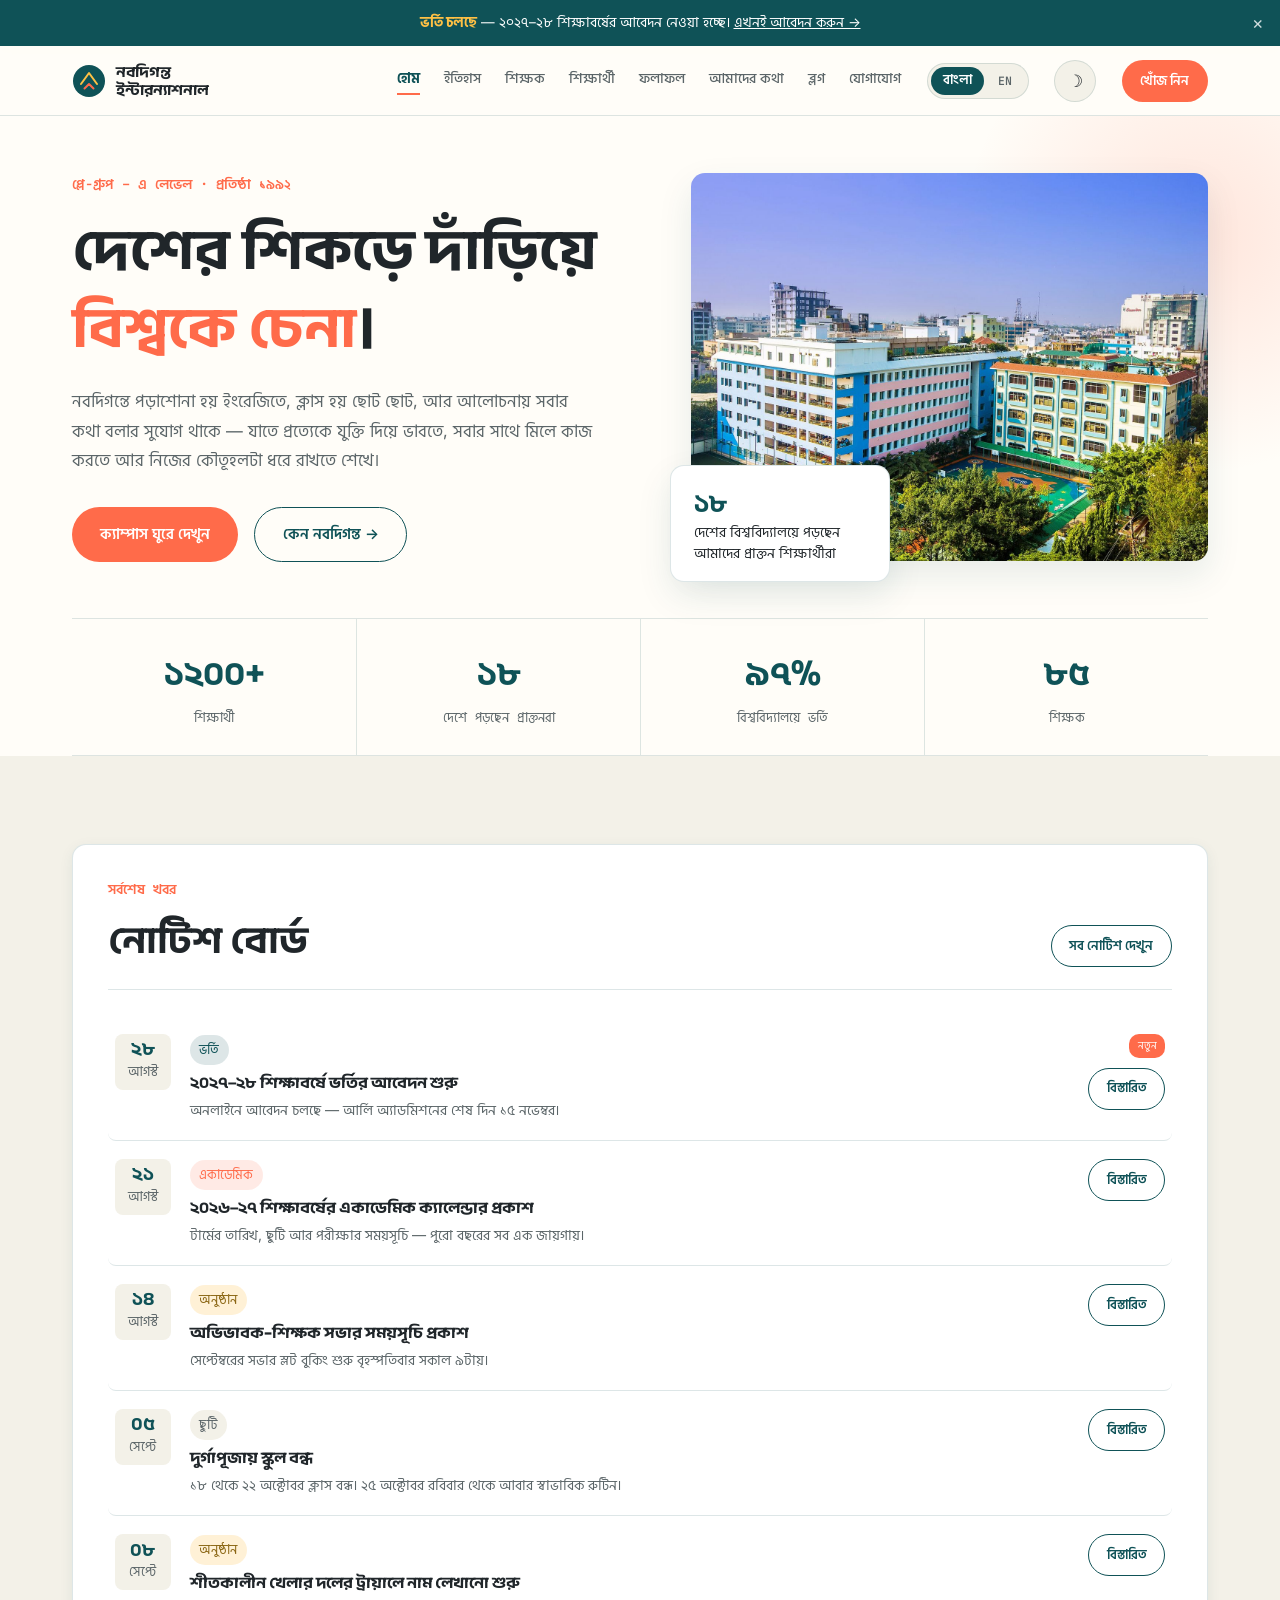
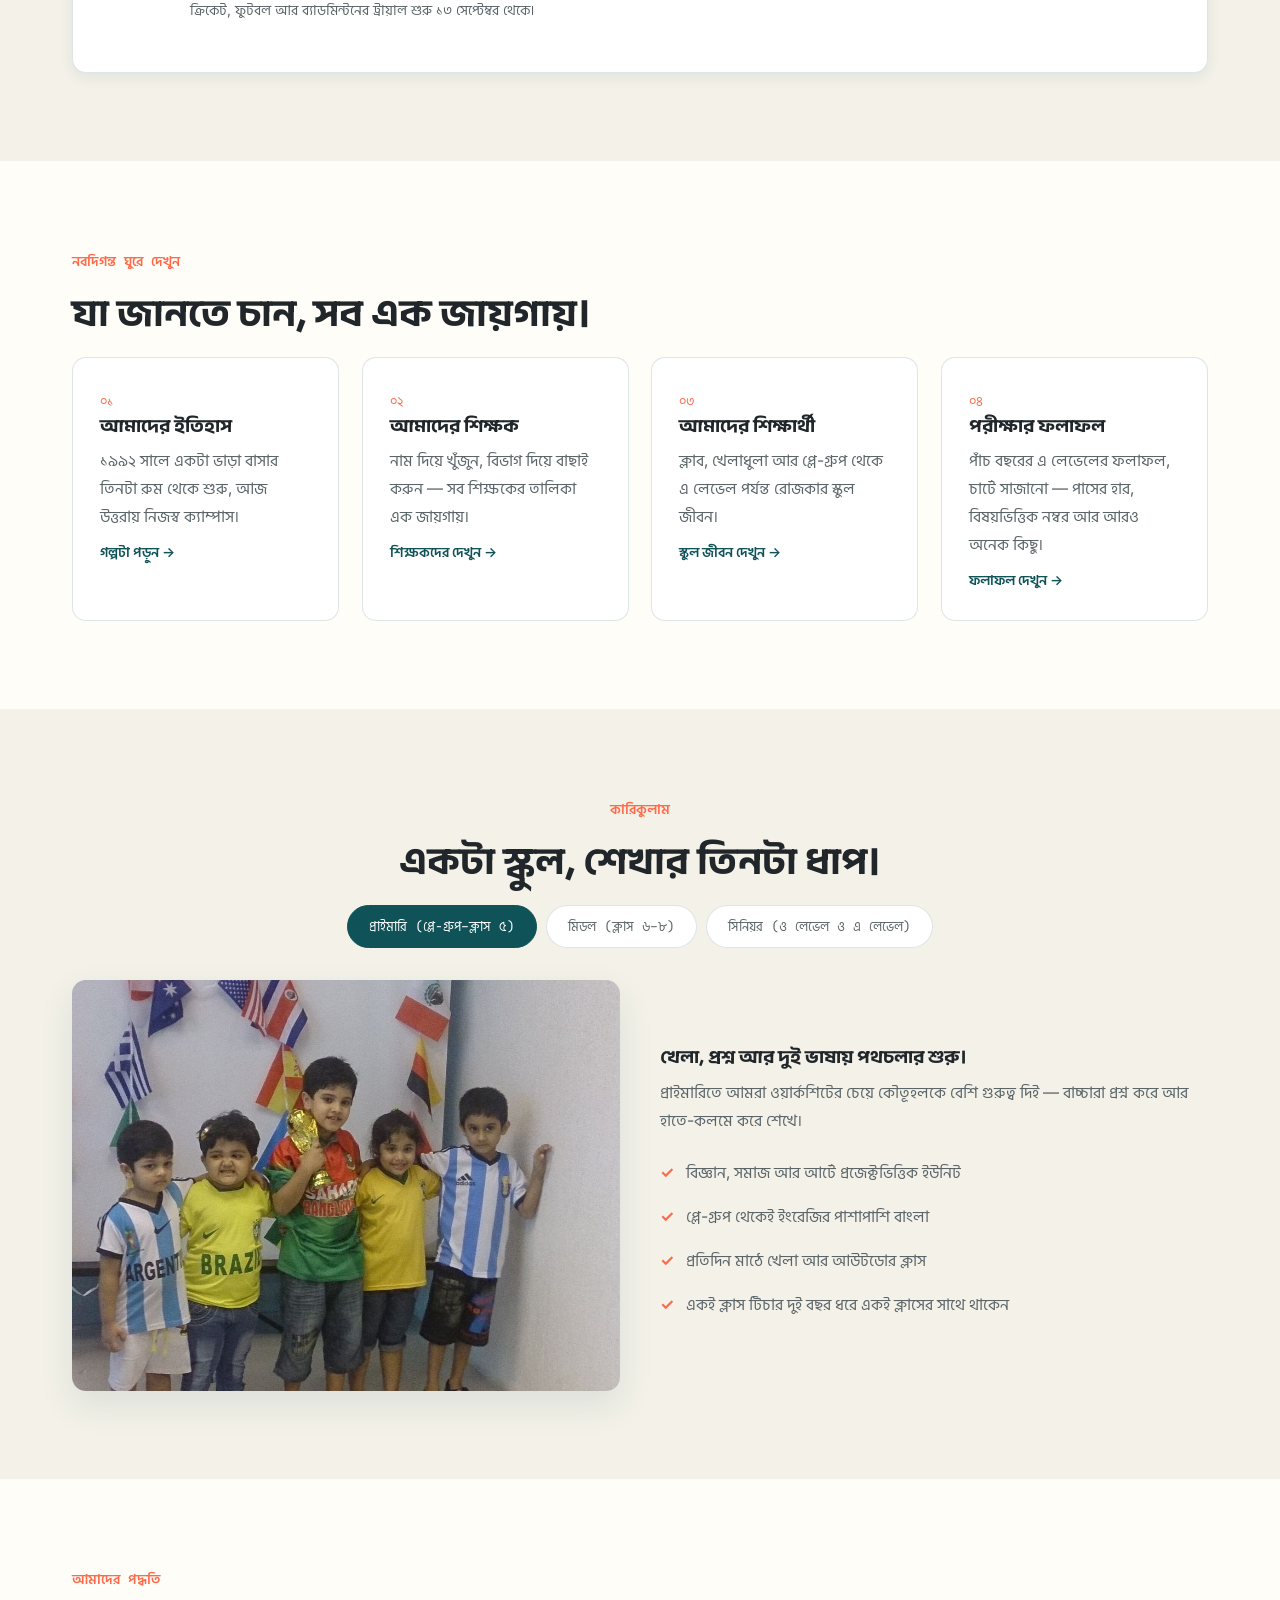
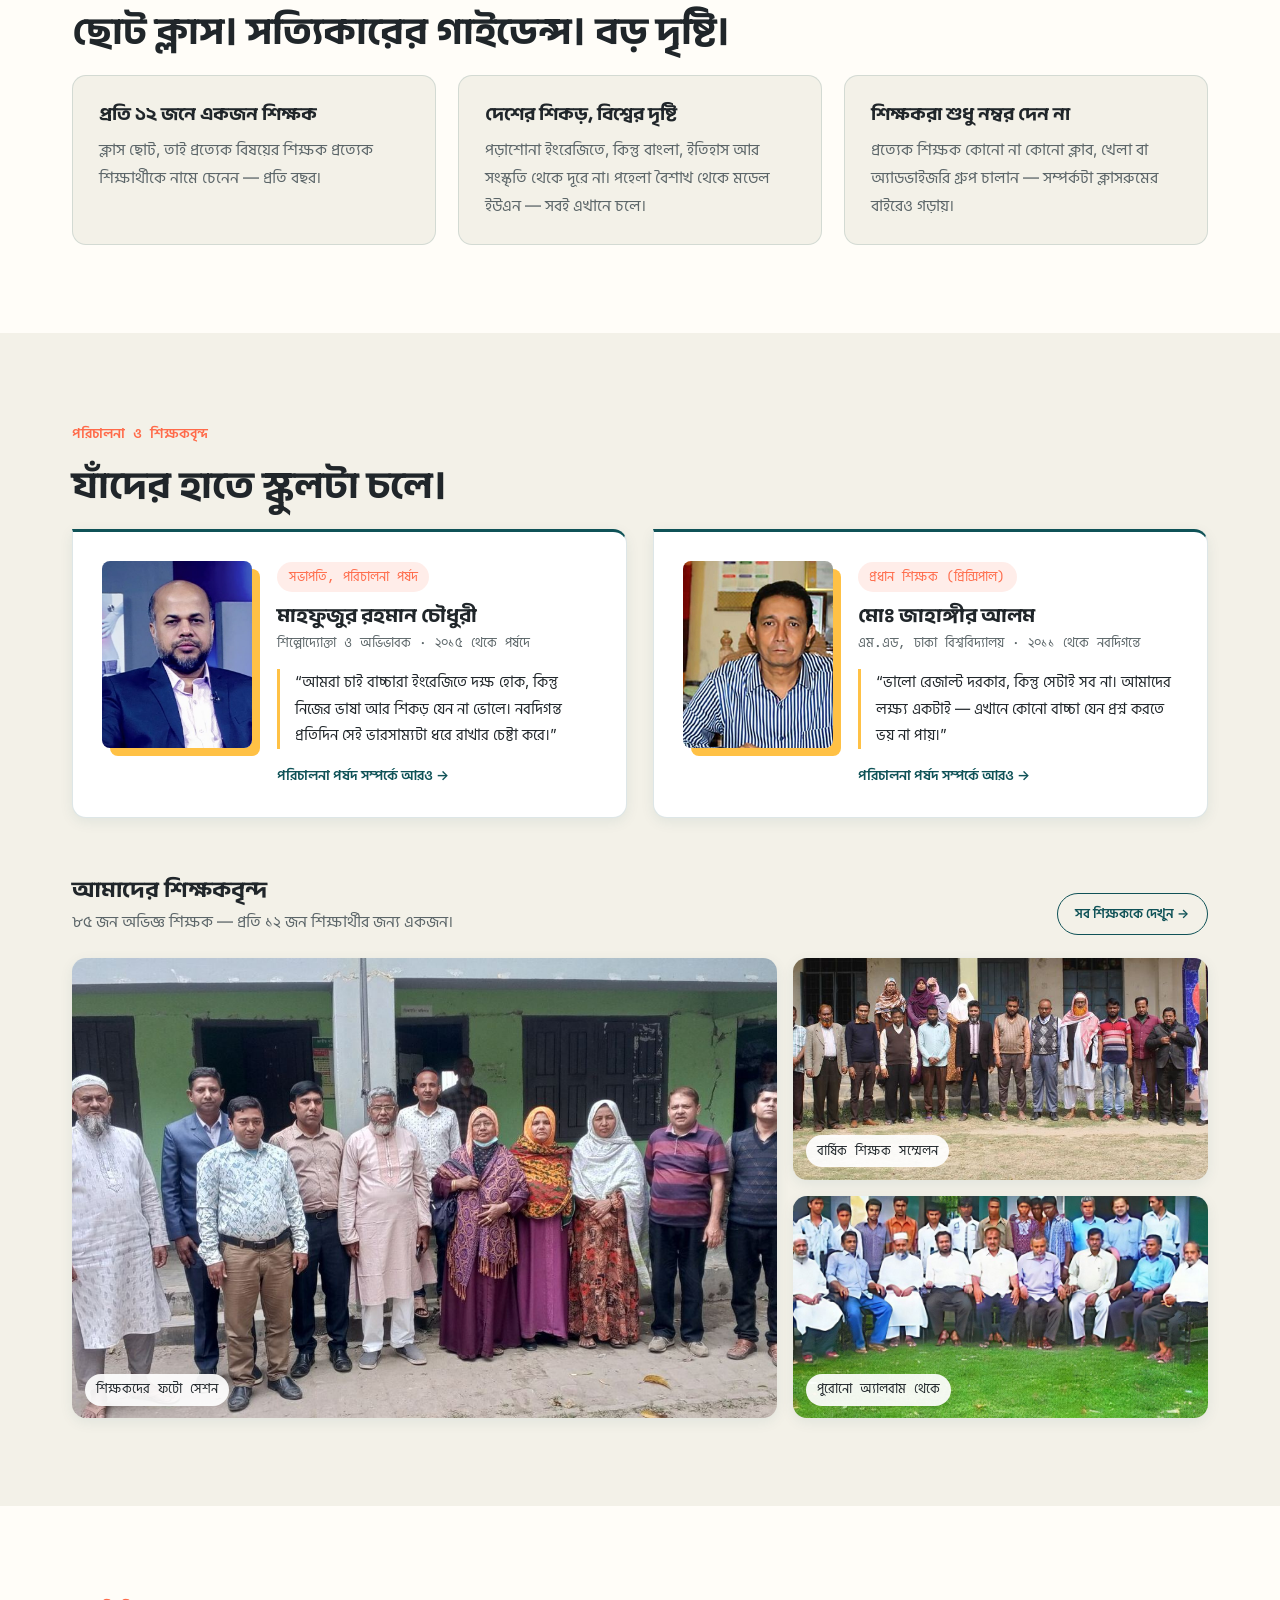
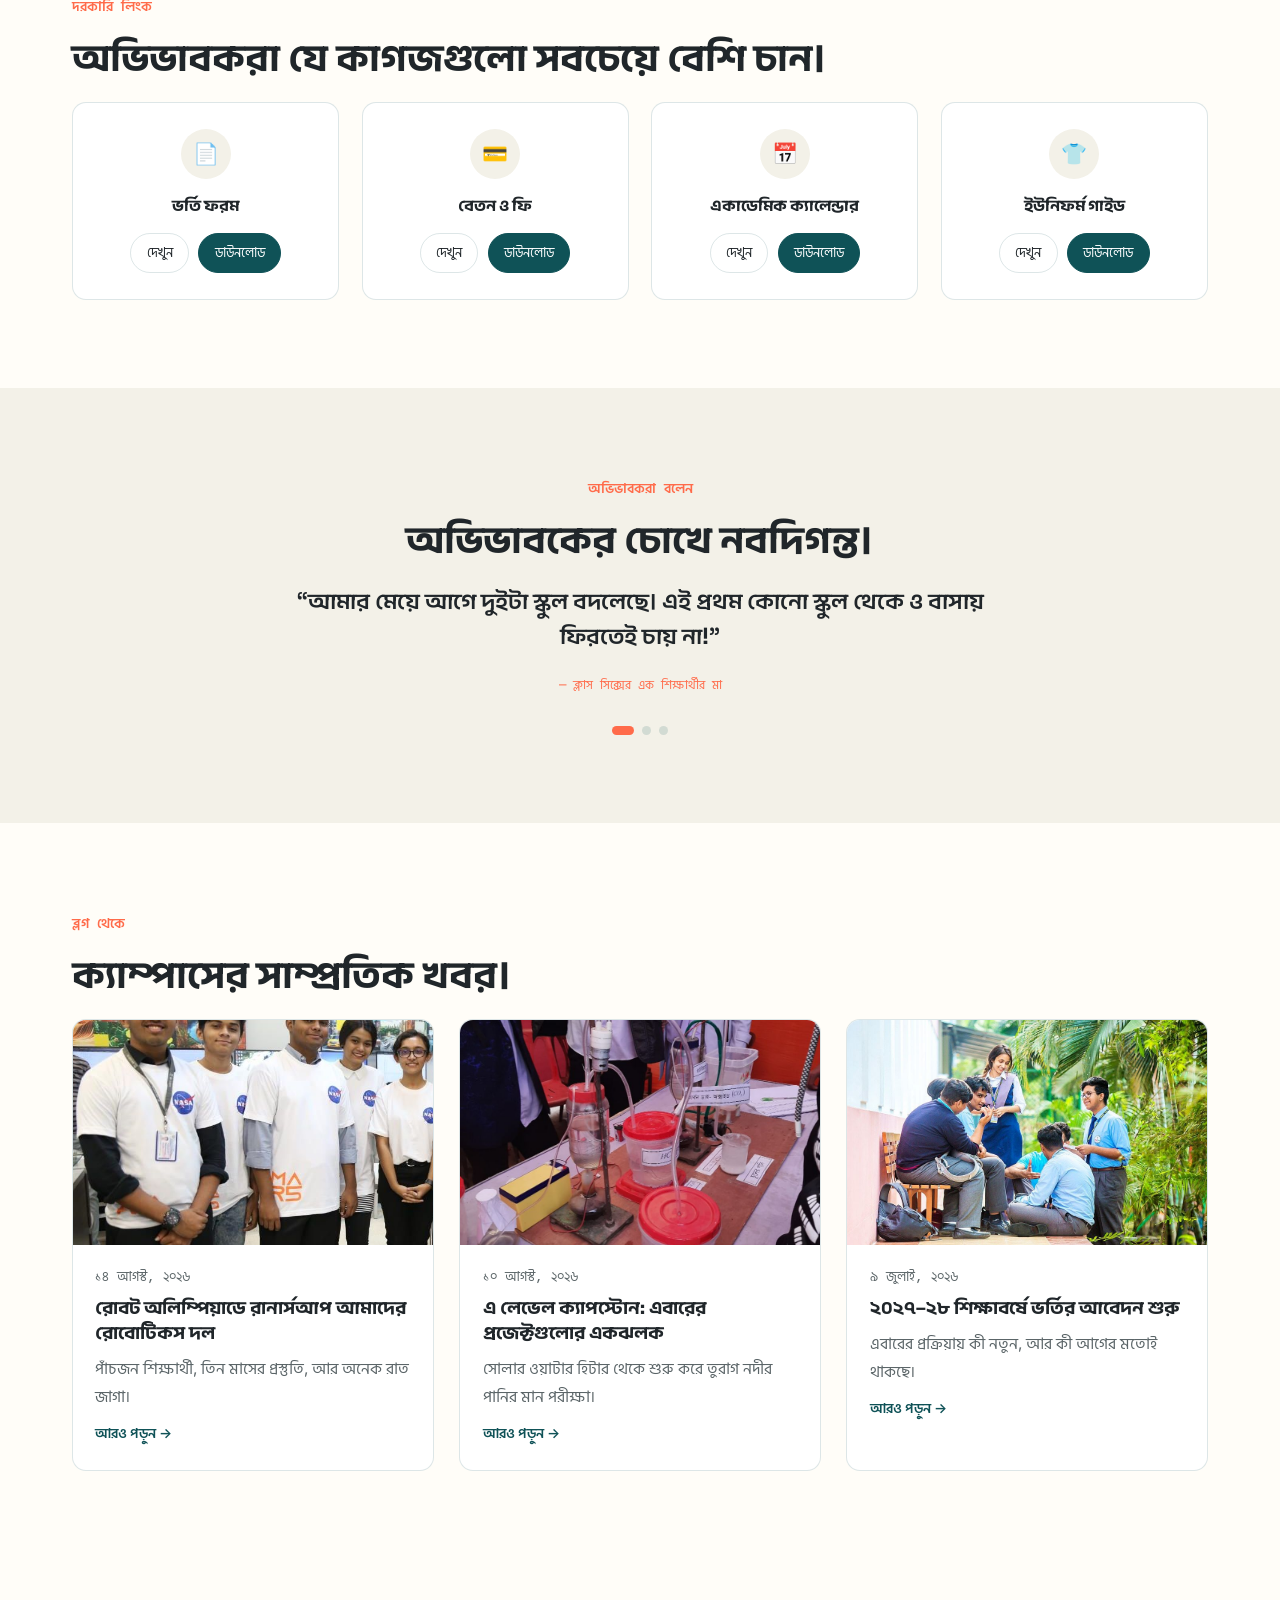
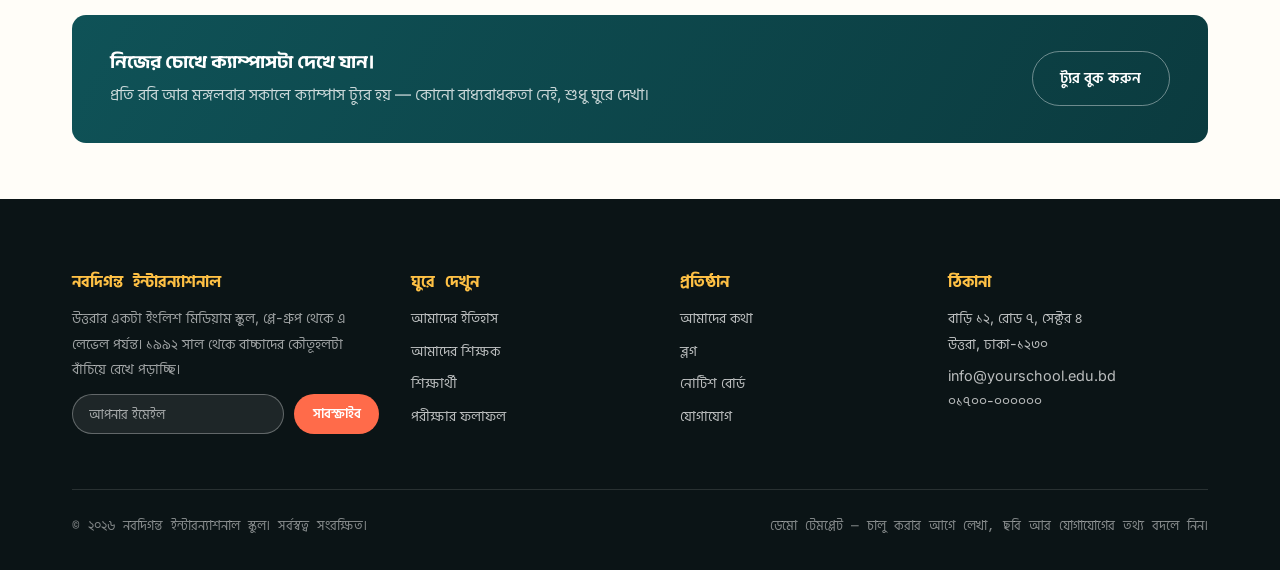
==== commit 87e54809: "Localize demo for Bangladesh: Bengali default with English switcher Rebrand as Nobodiganta Internati" ====
--- a/index.html
+++ b/index.html
@@ -1,47 +1,53 @@
 <!DOCTYPE html>
-<html lang="en">
+<html lang="bn">
 <head>
 <meta charset="UTF-8">
 <meta name="viewport" content="width=device-width, initial-scale=1.0">
-<title>Brightlands International School — Curious Minds, Global Citizens</title>
-<script>(function(){try{var t=localStorage.getItem('bl-theme');if(t==='dark')document.documentElement.setAttribute('data-theme','dark');}catch(e){}})();</script>
+<script>(function(){try{var t=localStorage.getItem('nd-theme');if(t==='dark')document.documentElement.setAttribute('data-theme','dark');}catch(e){}})();</script>
+<script>try{if(localStorage.getItem("site-lang")==="en"){document.documentElement.lang="en";document.documentElement.classList.add("lang-pending");}}catch(e){}</script>
+<title data-en="Nobodiganta International School — Uttara, Dhaka">নবদিগন্ত ইন্টারন্যাশনাল স্কুল — উত্তরা, ঢাকা</title>
 <link rel="preconnect" href="https://fonts.googleapis.com">
-<link href="https://fonts.googleapis.com/css2?family=Sora:wght@600;700;800&family=Inter:wght@400;500;600&family=JetBrains+Mono:wght@500&display=swap" rel="stylesheet">
+<link rel="preconnect" href="https://fonts.gstatic.com" crossorigin>
+<link href="https://fonts.googleapis.com/css2?family=Sora:wght@600;700;800&family=Inter:wght@400;500;600&family=JetBrains+Mono:wght@500&family=Anek+Bangla:wght@600;700&family=Hind+Siliguri:wght@400;500;600&display=swap" rel="stylesheet">
 <link rel="stylesheet" href="style.css">
 </head>
 <body>
 
 <div class="notice-bar">
-  <span><strong>Admissions Open</strong> — Fall 2027 applications now being accepted. <a href="contact.html" style="text-decoration:underline;">Apply Today →</a></span>
-  <button class="notice-close" aria-label="Dismiss notice">&times;</button>
+  <span data-en="&lt;strong&gt;Admissions Open&lt;/strong&gt; — applications for the 2027–28 school year are now being accepted. &lt;a href=&quot;contact.html&quot; style=&quot;text-decoration:underline;&quot;&gt;Apply Today →&lt;/a&gt;"><strong>ভর্তি চলছে</strong> — ২০২৭–২৮ শিক্ষাবর্ষের আবেদন নেওয়া হচ্ছে। <a href="contact.html" style="text-decoration:underline;">এখনই আবেদন করুন →</a></span>
+  <button class="notice-close" aria-label="নোটিশ বন্ধ করুন" data-en-aria-label="Dismiss notice">&times;</button>
 </div>
 
 <header class="site-header">
   <div class="header-inner">
     <a href="index.html" class="brand">
-      <svg width="34" height="34" viewBox="0 0 34 34" fill="none" xmlns="http://www.w3.org/2000/svg">
+      <svg width="34" height="34" viewBox="0 0 34 34" fill="none" xmlns="http://www.w3.org/2000/svg" aria-hidden="true">
         <circle cx="17" cy="17" r="16" fill="#0F5257"/>
         <path d="M9 20L17 9L25 20" stroke="#FFC145" stroke-width="2" stroke-linecap="round" stroke-linejoin="round"/>
         <path d="M12.5 24.5L17 20L21.5 24.5" stroke="#FF6B4A" stroke-width="2" stroke-linecap="round" stroke-linejoin="round"/>
       </svg>
-      <span class="brand-name">Brightlands<br>International</span>
+      <span class="brand-name" data-en="Nobodiganta&lt;br&gt;International">নবদিগন্ত<br>ইন্টারন্যাশনাল</span>
     </a>
-    <button class="nav-toggle" aria-label="Toggle menu"><span></span></button>
+    <button class="nav-toggle" aria-label="মেনু খুলুন" data-en-aria-label="Toggle menu"><span></span></button>
     <nav class="main-nav">
-      <a href="index.html" class="active">Home</a>
-      <a href="history.html">History</a>
-      <a href="teachers.html">Teachers</a>
-      <a href="students.html">Students</a>
-      <a href="results.html">Exam Results</a>
-      <a href="about.html">About</a>
-      <a href="blog.html">Blog</a>
-      <a href="contact.html">Contact</a>
+      <a href="index.html" class="active" data-en="Home">হোম</a>
+      <a href="history.html" data-en="History">ইতিহাস</a>
+      <a href="teachers.html" data-en="Teachers">শিক্ষক</a>
+      <a href="students.html" data-en="Students">শিক্ষার্থী</a>
+      <a href="results.html" data-en="Exam Results">ফলাফল</a>
+      <a href="about.html" data-en="About">আমাদের কথা</a>
+      <a href="blog.html" data-en="Blog">ব্লগ</a>
+      <a href="contact.html" data-en="Contact">যোগাযোগ</a>
     </nav>
-    <button class="theme-toggle" aria-label="Toggle dark mode">
+    <div class="lang-switch" role="group" aria-label="ভাষা বেছে নিন / Choose language">
+      <button type="button" data-lang="bn" aria-pressed="true" lang="bn">বাংলা</button>
+      <button type="button" data-lang="en" aria-pressed="false" lang="en">EN</button>
+    </div>
+    <button class="theme-toggle" aria-label="ডার্ক মোড চালু/বন্ধ" data-en-aria-label="Toggle dark mode">
       <span class="icon-light">&#9789;</span>
       <span class="icon-dark">&#9728;</span>
     </button>
-    <a href="contact.html" class="btn btn-primary btn-sm">Enquire</a>
+    <a href="contact.html" class="btn btn-primary btn-sm" data-en="Enquire">খোঁজ নিন</a>
   </div>
 </header>
 
@@ -52,108 +58,104 @@
     <div class="hero-blob"></div>
     <div class="wrap hero-grid">
       <div class="reveal in-view">
-        <span class="eyebrow">Pre-K – Grade 12 &middot; Est. 1992</span>
-        <h1>Where curious minds become <em>global citizens</em>.</h1>
-        <p class="hero-copy">Brightlands blends an internationally minded curriculum with small, discussion-based classes — so every student learns to think critically, work across cultures, and lead with curiosity.</p>
+        <span class="eyebrow" data-en="Playgroup – A Level &amp;middot; Est. 1992">প্লে-গ্রুপ – এ লেভেল &middot; প্রতিষ্ঠা ১৯৯২</span>
+        <h1 data-en="Rooted at home, &lt;em&gt;ready for the world&lt;/em&gt;.">দেশের শিকড়ে দাঁড়িয়ে <em>বিশ্বকে চেনা</em>।</h1>
+        <p class="hero-copy" data-en="At Nobodiganta, lessons are in English, classes are small, and everyone gets a say — so every student learns to reason things through, work with others, and stay curious.">নবদিগন্তে পড়াশোনা হয় ইংরেজিতে, ক্লাস হয় ছোট ছোট, আর আলোচনায় সবার কথা বলার সুযোগ থাকে — যাতে প্রত্যেকে যুক্তি দিয়ে ভাবতে, সবার সাথে মিলে কাজ করতে আর নিজের কৌতূহলটা ধরে রাখতে শেখে।</p>
         <div class="hero-actions">
-          <a href="contact.html" class="btn btn-primary">Book a Campus Tour</a>
-          <a href="about.html" class="btn btn-ghost">Why Brightlands →</a>
+          <a href="contact.html" class="btn btn-primary" data-en="Book a Campus Tour">ক্যাম্পাস ঘুরে দেখুন</a>
+          <a href="about.html" class="btn btn-ghost" data-en="Why Nobodiganta →">কেন নবদিগন্ত →</a>
         </div>
       </div>
       <div class="hero-media reveal in-view">
-        <img src="https://img.magnific.com/free-vector/large-school-building-scene_1308-32058.jpg" alt="Brightlands International School campus">
+        <img src="images/hero.jpg" alt="সবুজে ঘেরা নবদিগন্তের ক্যাম্পাস" data-en-alt="The Nobodiganta campus, surrounded by trees" width="1400" height="1050">
         <div class="hero-float-card">
-          <strong>42</strong>
-          countries represented across our student body
+          <strong data-en="18">১৮</strong>
+          <span data-en="countries where our alumni are studying">দেশের বিশ্ববিদ্যালয়ে পড়ছেন আমাদের প্রাক্তন শিক্ষার্থীরা</span>
         </div>
       </div>
     </div>
     <div class="wrap">
       <div class="stats-bar">
-        <div class="stat"><span class="stat-num" data-count="1200" data-suffix="+">0</span><span class="stat-label">Students Enrolled</span></div>
-        <div class="stat"><span class="stat-num" data-count="42">0</span><span class="stat-label">Countries Represented</span></div>
-        <div class="stat"><span class="stat-num" data-count="97" data-suffix="%">0</span><span class="stat-label">College Acceptance</span></div>
-        <div class="stat"><span class="stat-num" data-count="85">0</span><span class="stat-label">Faculty Members</span></div>
-      </div>
-    </div>
-  </section>
-
-    <!-- NOTICE BOARD -->
-  <section class="section alt">
+        <div class="stat"><span class="stat-num" data-count="1200" data-suffix="+">0</span><span class="stat-label" data-en="Students Enrolled">শিক্ষার্থী</span></div>
+        <div class="stat"><span class="stat-num" data-count="18">0</span><span class="stat-label" data-en="Countries Our Alumni Study In">দেশে পড়ছেন প্রাক্তনরা</span></div>
+        <div class="stat"><span class="stat-num" data-count="97" data-suffix="%">0</span><span class="stat-label" data-en="University Acceptance">বিশ্ববিদ্যালয়ে ভর্তি</span></div>
+        <div class="stat"><span class="stat-num" data-count="85">0</span><span class="stat-label" data-en="Faculty Members">শিক্ষক</span></div>
+      </div>
+    </div>
+  </section>
+
+  <!-- NOTICE BOARD -->
+  <section class="section alt" id="notice-board">
     <div class="wrap">
       <div class="notice-board reveal">
         <div class="notice-board-head">
           <div>
-            <span class="eyebrow">Stay Updated</span>
-            <h2>Notice Board</h2>
-          </div>
-          <a href="contact.html" class="btn btn-ghost btn-sm">View All Notices</a>
+            <span class="eyebrow" data-en="Stay Updated">সর্বশেষ খবর</span>
+            <h2 data-en="Notice Board">নোটিশ বোর্ড</h2>
+          </div>
+          <a href="notice-details.html" class="btn btn-ghost btn-sm" data-en="View All Notices">সব নোটিশ দেখুন</a>
         </div>
         <ul class="notice-list">
 
           <li class="notice-item">
-            <div class="notice-date"><span class="notice-day">28</span><span class="notice-month">Aug</span></div>
+            <div class="notice-date"><span class="notice-day" data-en="28">২৮</span><span class="notice-month" data-en="Aug">আগস্ট</span></div>
             <div class="notice-body">
-              <span class="notice-tag notice-tag-admissions">Admissions</span>
-              <h3>Fall 2027 Applications Now Open</h3>
-              <p>The application portal is live — early decision closes November 15.</p>
-            </div>
-               <div class="notice-actions">
-              <span class="notice-new">New</span>
-              <a href="notice-details.html#admissions-open" class="btn btn-ghost btn-sm">View Details</a>
+              <span class="notice-tag notice-tag-admissions" data-en="Admissions">ভর্তি</span>
+              <h3 data-en="2027–28 Applications Now Open">২০২৭–২৮ শিক্ষাবর্ষে ভর্তির আবেদন শুরু</h3>
+              <p data-en="The online application portal is live — early admission closes November 15.">অনলাইনে আবেদন চলছে — আর্লি অ্যাডমিশনের শেষ দিন ১৫ নভেম্বর।</p>
+            </div>
+            <div class="notice-actions">
+              <span class="notice-new" data-en="New">নতুন</span>
+              <a href="notice-details.html#admissions-open" class="btn btn-ghost btn-sm" data-en="View Details">বিস্তারিত</a>
             </div>
           </li>
 
           <li class="notice-item">
-            <div class="notice-date"><span class="notice-day">21</span><span class="notice-month">Aug</span></div>
+            <div class="notice-date"><span class="notice-day" data-en="21">২১</span><span class="notice-month" data-en="Aug">আগস্ট</span></div>
             <div class="notice-body">
-              <span class="notice-tag notice-tag-academics">Academics</span>
-              <h3>2026–27 Academic Calendar Published</h3>
-              <p>Term dates, holidays, and exam windows for the full school year are now available.</p>
-            </div>
-                        <div class="notice-actions">
-              <a href="notice-details.html#academic-calendar" class="btn btn-ghost btn-sm">View Details</a>
+              <span class="notice-tag notice-tag-academics" data-en="Academics">একাডেমিক</span>
+              <h3 data-en="2026–27 Academic Calendar Published">২০২৬–২৭ শিক্ষাবর্ষের একাডেমিক ক্যালেন্ডার প্রকাশ</h3>
+              <p data-en="Term dates, holidays, and exam windows for the full school year, all in one place.">টার্মের তারিখ, ছুটি আর পরীক্ষার সময়সূচি — পুরো বছরের সব এক জায়গায়।</p>
+            </div>
+            <div class="notice-actions">
+              <a href="notice-details.html#academic-calendar" class="btn btn-ghost btn-sm" data-en="View Details">বিস্তারিত</a>
             </div>
           </li>
+
+          <li class="notice-item">
+            <div class="notice-date"><span class="notice-day" data-en="14">১৪</span><span class="notice-month" data-en="Aug">আগস্ট</span></div>
+            <div class="notice-body">
+              <span class="notice-tag notice-tag-events" data-en="Events">অনুষ্ঠান</span>
+              <h3 data-en="Parent-Teacher Meeting Schedule Released">অভিভাবক-শিক্ষক সভার সময়সূচি প্রকাশ</h3>
+              <p data-en="Booking for the September meetings opens Thursday at 9:00am.">সেপ্টেম্বরের সভার স্লট বুকিং শুরু বৃহস্পতিবার সকাল ৯টায়।</p>
+            </div>
+            <div class="notice-actions">
+              <a href="notice-details.html#ptc-schedule" class="btn btn-ghost btn-sm" data-en="View Details">বিস্তারিত</a>
+            </div>
           </li>
 
           <li class="notice-item">
-            <div class="notice-date"><span class="notice-day">14</span><span class="notice-month">Aug</span></div>
+            <div class="notice-date"><span class="notice-day" data-en="05">০৫</span><span class="notice-month" data-en="Sep">সেপ্টে</span></div>
             <div class="notice-body">
-              <span class="notice-tag notice-tag-events">Events</span>
-              <h3>Parent-Teacher Conference Schedule Released</h3>
-              <p>Sign-up slots for September conferences open this Friday at 9:00am.</p>
-            </div>
-                        <div class="notice-actions">
-              <a href="notice-details.html#academic-calendar" class="btn btn-ghost btn-sm">View Details</a>
+              <span class="notice-tag notice-tag-holiday" data-en="Holiday">ছুটি</span>
+              <h3 data-en="School Closed for Durga Puja">দুর্গাপূজায় স্কুল বন্ধ</h3>
+              <p data-en="No classes from October 18 to 22. Regular schedule resumes Sunday, October 25.">১৮ থেকে ২২ অক্টোবর ক্লাস বন্ধ। ২৫ অক্টোবর রবিবার থেকে আবার স্বাভাবিক রুটিন।</p>
+            </div>
+            <div class="notice-actions">
+              <a href="notice-details.html#puja-holiday" class="btn btn-ghost btn-sm" data-en="View Details">বিস্তারিত</a>
             </div>
           </li>
-          </li>
 
           <li class="notice-item">
-            <div class="notice-date"><span class="notice-day">05</span><span class="notice-month">Sep</span></div>
+            <div class="notice-date"><span class="notice-day" data-en="08">০৮</span><span class="notice-month" data-en="Sep">সেপ্টে</span></div>
             <div class="notice-body">
-              <span class="notice-tag notice-tag-holiday">Holiday</span>
-              <h3>Campus Closed for Labor Day</h3>
-              <p>No classes on September 1. Regular schedule resumes September 2.</p>
-            </div>
-                        <div class="notice-actions">
-              <a href="notice-details.html#academic-calendar" class="btn btn-ghost btn-sm">View Details</a>
-            </div>
-          </li>
-          </li>
-
-          <li class="notice-item">
-            <div class="notice-date"><span class="notice-day">08</span><span class="notice-month">Sep</span></div>
-            <div class="notice-body">
-              <span class="notice-tag notice-tag-events">Events</span>
-              <h3>Fall Sports Tryout Sign-Ups Open</h3>
-              <p>Soccer, swimming, and cross-country tryouts begin the week of September 8.</p>
-            </div>
-                        <div class="notice-actions">
-              <a href="notice-details.html#academic-calendar" class="btn btn-ghost btn-sm">View Details</a>
-            </div>
-          </li>
+              <span class="notice-tag notice-tag-events" data-en="Events">অনুষ্ঠান</span>
+              <h3 data-en="Winter Sports Trial Sign-Ups Open">শীতকালীন খেলার দলের ট্রায়ালে নাম লেখানো শুরু</h3>
+              <p data-en="Cricket, football, and badminton trials begin on September 13.">ক্রিকেট, ফুটবল আর ব্যাডমিন্টনের ট্রায়াল শুরু ১৩ সেপ্টেম্বর থেকে।</p>
+            </div>
+            <div class="notice-actions">
+              <a href="notice-details.html#sports-tryouts" class="btn btn-ghost btn-sm" data-en="View Details">বিস্তারিত</a>
+            </div>
           </li>
 
         </ul>
@@ -164,32 +166,32 @@
   <!-- EXPLORE -->
   <section class="section">
     <div class="wrap">
-      <span class="eyebrow">Explore Brightlands</span>
-      <h2>Everything you need to know, in one place.</h2>
+      <span class="eyebrow" data-en="Explore Nobodiganta">নবদিগন্ত ঘুরে দেখুন</span>
+      <h2 data-en="Everything you need to know, in one place.">যা জানতে চান, সব এক জায়গায়।</h2>
       <div class="card-grid reveal">
         <div class="link-card">
-          <span class="card-index">01</span>
-          <h3>Our History</h3>
-          <p>From a single classroom in 1992 to a three-building campus on Lakeview Terrace.</p>
-          <a class="more" href="history.html">Read the story →</a>
+          <span class="card-index" data-en="01">০১</span>
+          <h3 data-en="Our History">আমাদের ইতিহাস</h3>
+          <p data-en="From three rented rooms in 1992 to our own campus in Uttara.">১৯৯২ সালে একটা ভাড়া বাসার তিনটা রুম থেকে শুরু, আজ উত্তরায় নিজস্ব ক্যাম্পাস।</p>
+          <a class="more" href="history.html" data-en="Read the story →">গল্পটা পড়ুন →</a>
         </div>
         <div class="link-card">
-          <span class="card-index">02</span>
-          <h3>Our Teachers</h3>
-          <p>Search and filter our faculty directory across every department.</p>
-          <a class="more" href="teachers.html">Meet the faculty →</a>
+          <span class="card-index" data-en="02">০২</span>
+          <h3 data-en="Our Teachers">আমাদের শিক্ষক</h3>
+          <p data-en="Search and filter our faculty directory across every department.">নাম দিয়ে খুঁজুন, বিভাগ দিয়ে বাছাই করুন — সব শিক্ষকের তালিকা এক জায়গায়।</p>
+          <a class="more" href="teachers.html" data-en="Meet the faculty →">শিক্ষকদের দেখুন →</a>
         </div>
         <div class="link-card">
-          <span class="card-index">03</span>
-          <h3>Our Students</h3>
-          <p>Clubs, athletics, and everyday life across our Pre-K–12 campus.</p>
-          <a class="more" href="students.html">See student life →</a>
+          <span class="card-index" data-en="03">০৩</span>
+          <h3 data-en="Our Students">আমাদের শিক্ষার্থী</h3>
+          <p data-en="Clubs, sports, and everyday school life from Playgroup to A Level.">ক্লাব, খেলাধুলা আর প্লে-গ্রুপ থেকে এ লেভেল পর্যন্ত রোজকার স্কুল জীবন।</p>
+          <a class="more" href="students.html" data-en="See student life →">স্কুল জীবন দেখুন →</a>
         </div>
         <div class="link-card">
-          <span class="card-index">04</span>
-          <h3>Exam Results</h3>
-          <p>Five years of results, visualized — pass rates, subject scores, and more.</p>
-          <a class="more" href="results.html">View results →</a>
+          <span class="card-index" data-en="04">০৪</span>
+          <h3 data-en="Exam Results">পরীক্ষার ফলাফল</h3>
+          <p data-en="Five years of A Level results, charted — pass rates, subject scores, and more.">পাঁচ বছরের এ লেভেলের ফলাফল, চার্টে সাজানো — পাসের হার, বিষয়ভিত্তিক নম্বর আর আরও অনেক কিছু।</p>
+          <a class="more" href="results.html" data-en="View results →">ফলাফল দেখুন →</a>
         </div>
       </div>
     </div>
@@ -198,25 +200,25 @@
   <!-- CURRICULUM TABS -->
   <section class="section alt">
     <div class="wrap">
-      <span class="eyebrow center">Curriculum</span>
-      <h2 class="center">One school, three stages of learning.</h2>
+      <span class="eyebrow center" data-en="Curriculum">কারিকুলাম</span>
+      <h2 class="center" data-en="One school, three stages of learning.">একটা স্কুল, শেখার তিনটা ধাপ।</h2>
       <div class="tab-bar reveal">
-        <button class="tab-btn active" data-tab="primary">Primary (Pre-K–5)</button>
-        <button class="tab-btn" data-tab="middle">Middle (6–8)</button>
-        <button class="tab-btn" data-tab="senior">Senior (9–12)</button>
+        <button class="tab-btn active" data-tab="primary" data-en="Primary (Playgroup–Class 5)">প্রাইমারি (প্লে-গ্রুপ–ক্লাস ৫)</button>
+        <button class="tab-btn" data-tab="middle" data-en="Middle (Class 6–8)">মিডল (ক্লাস ৬–৮)</button>
+        <button class="tab-btn" data-tab="senior" data-en="Senior (O &amp; A Level)">সিনিয়র (ও লেভেল ও এ লেভেল)</button>
       </div>
 
       <div class="tab-panel active" data-tab="primary">
         <div class="tab-content reveal">
-          <img src="https://thebangladeshtoday.com/wp-content/uploads/2024/08/primary-open.jpg" alt="Primary school classroom" style="border-radius: var(--radius); box-shadow: var(--shadow);">
-          <div>
-            <h3>Play, inquiry, and the first steps into a second language.</h3>
-            <p>Our primary years build a foundation of curiosity through inquiry-based units, not worksheets.</p>
+          <img src="images/primary.jpg" alt="প্রাইমারির বাচ্চারা ক্লাসরুমে, দেয়ালে নানা দেশের পতাকা" data-en-alt="Primary children in a classroom decorated with flags from around the world" width="1000" height="750" loading="lazy" style="border-radius: var(--radius); box-shadow: var(--shadow);">
+          <div>
+            <h3 data-en="Play, questions, and the first steps in two languages.">খেলা, প্রশ্ন আর দুই ভাষায় পথচলার শুরু।</h3>
+            <p data-en="In the primary years we put curiosity ahead of worksheets — children learn by asking questions and doing things with their hands.">প্রাইমারিতে আমরা ওয়ার্কশিটের চেয়ে কৌতূহলকে বেশি গুরুত্ব দিই — বাচ্চারা প্রশ্ন করে আর হাতে-কলমে করে শেখে।</p>
             <ul>
-              <li>Inquiry-based units across science, social studies, and the arts</li>
-              <li>Second-language instruction begins in Pre-K</li>
-              <li>Daily outdoor learning block, rain or shine</li>
-              <li>Homeroom teachers loop with the same class for two years</li>
+              <li data-en="Project-based units across science, social studies, and the arts">বিজ্ঞান, সমাজ আর আর্টে প্রজেক্টভিত্তিক ইউনিট</li>
+              <li data-en="Bangla alongside English from Playgroup">প্লে-গ্রুপ থেকেই ইংরেজির পাশাপাশি বাংলা</li>
+              <li data-en="A daily outdoor play and learning block">প্রতিদিন মাঠে খেলা আর আউটডোর ক্লাস</li>
+              <li data-en="Class teachers stay with the same class for two years">একই ক্লাস টিচার দুই বছর ধরে একই ক্লাসের সাথে থাকেন</li>
             </ul>
           </div>
         </div>
@@ -224,15 +226,15 @@
 
       <div class="tab-panel" data-tab="middle">
         <div class="tab-content reveal">
-          <img src="https://www.shutterstock.com/image-vector/suneung-student-high-school-exam-260nw-2662139981.jpg" alt="Middle school students" style="border-radius: var(--radius); box-shadow: var(--shadow);">
-          <div>
-            <h3>Where independence starts to matter.</h3>
-            <p>Middle schoolers take on real electives, real deadlines, and their first independent research project.</p>
+          <img src="images/middle.jpg" alt="মাঠে বসে ছবি আঁকছে শিক্ষার্থীরা" data-en-alt="Students drawing together outdoors" width="1000" height="750" loading="lazy" style="border-radius: var(--radius); box-shadow: var(--shadow);">
+          <div>
+            <h3 data-en="Where independence starts to matter.">এখান থেকেই নিজে নিজে শেখার শুরু।</h3>
+            <p data-en="Middle schoolers take on real electives, real deadlines, and their first independent research project.">মিডল স্কুলে শিক্ষার্থীরা নিজের পছন্দে ইলেকটিভ বেছে নেয়, সময়মতো কাজ জমা দিতে শেখে, আর প্রথমবার নিজের একটা রিসার্চ প্রজেক্ট করে।</p>
             <ul>
-              <li>Elective wheel: coding, ceramics, journalism, and more each term</li>
-              <li>First independent research project in Grade 7</li>
-              <li>Advisory groups meet daily for goal-setting and support</li>
-              <li>Overnight expedition each spring, by grade level</li>
+              <li data-en="Elective wheel: coding, crafts, journalism, and more each term">কোডিং, ক্রাফট, সাংবাদিকতা — প্রতি টার্মে নতুন ইলেকটিভ</li>
+              <li data-en="First independent research project in Class 7">ক্লাস সেভেনে প্রথম নিজস্ব রিসার্চ প্রজেক্ট</li>
+              <li data-en="Small advisory groups meet daily for goal-setting and support">প্রতিদিন অ্যাডভাইজারের সাথে ছোট গ্রুপে আলাপ</li>
+              <li data-en="A study tour for every class each winter">প্রতি বছর শীতে প্রত্যেক ক্লাসের শিক্ষা সফর</li>
             </ul>
           </div>
         </div>
@@ -240,15 +242,15 @@
 
       <div class="tab-panel" data-tab="senior">
         <div class="tab-content reveal">
-          <img src="https://img.magnific.com/free-photo/back-view-group-high-school-students-walking-down-hallway-talking_662251-1983.jpg?semt=ais_hybrid&w=740&q=80" alt="Senior school students" style="border-radius: var(--radius); box-shadow: var(--shadow);">
-          <div>
-            <h3>College-ready, and ready for more than college.</h3>
-            <p>An internationally benchmarked diploma track sits alongside a real capstone project every senior completes.</p>
+          <img src="images/senior.jpg" alt="স্মার্ট বোর্ডের সামনে সিনিয়র শিক্ষার্থীদের ক্লাস" data-en-alt="Senior students in a class with a smart board" width="1000" height="750" loading="lazy" style="border-radius: var(--radius); box-shadow: var(--shadow);">
+          <div>
+            <h3 data-en="O Level, A Level — and a lot more besides.">ও লেভেল, এ লেভেল — আর তার বাইরেও অনেক কিছু।</h3>
+            <p data-en="Students can sit both Cambridge and Edexcel exams, and every senior finishes with a capstone project of their own.">কেমব্রিজ আর এডেক্সেল দুই বোর্ডেই পরীক্ষা দেওয়ার সুযোগ আছে, আর প্রত্যেক সিনিয়র শেষ করে নিজের একটা ক্যাপস্টোন প্রজেক্ট দিয়ে।</p>
             <ul>
-              <li>Internationally benchmarked diploma pathway</li>
-              <li>Senior capstone project, publicly presented each May</li>
-              <li>Dedicated college counseling from Grade 10 onward</li>
-              <li>Dual-enrollment options with two partner universities</li>
+              <li data-en="Preparation for both Cambridge and Edexcel boards">কেমব্রিজ ও এডেক্সেল — দুই বোর্ডেরই প্রস্তুতি</li>
+              <li data-en="Senior capstone project, presented publicly each May">মে মাসে সবার সামনে ক্যাপস্টোন প্রজেক্ট উপস্থাপন</li>
+              <li data-en="University counselling for Bangladesh and abroad from Class 9">ক্লাস নাইন থেকেই দেশি-বিদেশি বিশ্ববিদ্যালয়ে ভর্তির কাউন্সেলিং</li>
+              <li data-en="Dedicated SAT and IELTS preparation sessions">SAT আর IELTS প্রস্তুতির আলাদা সেশন</li>
             </ul>
           </div>
         </div>
@@ -256,64 +258,106 @@
     </div>
   </section>
 
-  <!-- WHY BRIGHTLANDS -->
+  <!-- OUR APPROACH -->
   <section class="section">
     <div class="wrap">
-      <span class="eyebrow">Our Approach</span>
-      <h2>Small classes. Real mentorship. Global outlook.</h2>
+      <span class="eyebrow" data-en="Our Approach">আমাদের পদ্ধতি</span>
+      <h2 data-en="Small classes. Real mentorship. Global outlook.">ছোট ক্লাস। সত্যিকারের গাইডেন্স। বড় দৃষ্টি।</h2>
       <div class="card-grid cols-3 reveal">
         <div class="value-card">
-          <h3>12:1 student-teacher ratio</h3>
-          <p>Small enough that every student is known by name, in every subject, every year.</p>
+          <h3 data-en="12:1 student-teacher ratio">প্রতি ১২ জনে একজন শিক্ষক</h3>
+          <p data-en="Small enough that every student is known by name, in every subject, every year.">ক্লাস ছোট, তাই প্রত্যেক বিষয়ের শিক্ষক প্রত্যেক শিক্ষার্থীকে নামে চেনেন — প্রতি বছর।</p>
         </div>
         <div class="value-card">
-          <h3>A truly global classroom</h3>
-          <p>Students from 42 countries learn side by side — global perspective isn't a unit, it's daily life here.</p>
+          <h3 data-en="Rooted here, looking outward">দেশের শিকড়, বিশ্বের দৃষ্টি</h3>
+          <p data-en="Lessons are in English, but Bangla, history, and culture are never far away — from Pohela Boishakh to Model UN, it all happens here.">পড়াশোনা ইংরেজিতে, কিন্তু বাংলা, ইতিহাস আর সংস্কৃতি থেকে দূরে না। পহেলা বৈশাখ থেকে মডেল ইউএন — সবই এখানে চলে।</p>
         </div>
         <div class="value-card">
-          <h3>Teachers who mentor, not just grade</h3>
-          <p>Every teacher also advises, coaches, or runs a club — relationships extend past the classroom door.</p>
-        </div>
+          <h3 data-en="Teachers who mentor, not just grade">শিক্ষকরা শুধু নম্বর দেন না</h3>
+          <p data-en="Every teacher also advises, coaches, or runs a club — relationships extend past the classroom door.">প্রত্যেক শিক্ষক কোনো না কোনো ক্লাব, খেলা বা অ্যাডভাইজরি গ্রুপ চালান — সম্পর্কটা ক্লাসরুমের বাইরেও গড়ায়।</p>
+        </div>
+      </div>
+    </div>
+  </section>
+
+  <!-- LEADERSHIP & FACULTY -->
+  <section class="section alt">
+    <div class="wrap">
+      <span class="eyebrow" data-en="Leadership &amp; Faculty">পরিচালনা ও শিক্ষকবৃন্দ</span>
+      <h2 data-en="The people who run the school.">যাঁদের হাতে স্কুলটা চলে।</h2>
+      <div class="lead-grid reveal">
+        <div class="lead-card">
+          <img class="lead-photo" src="images/people/chairman.jpg" alt="মাহফুজুর রহমান চৌধুরী" data-en-alt="Mahfuzur Rahman Chowdhury" width="480" height="600" loading="lazy">
+          <div>
+            <span class="lead-role" data-en="Chairman, Board of Governors">সভাপতি, পরিচালনা পর্ষদ</span>
+            <h3 data-en="Mahfuzur Rahman Chowdhury">মাহফুজুর রহমান চৌধুরী</h3>
+            <span class="lead-meta" data-en="Entrepreneur and parent · on the board since 2015">শিল্পোদ্যোক্তা ও অভিভাবক · ২০১৫ থেকে পর্ষদে</span>
+            <p class="lead-quote" data-en="“We want children to be fluent in English without forgetting their own language and roots. Every day, Nobodiganta works at keeping that balance.”">“আমরা চাই বাচ্চারা ইংরেজিতে দক্ষ হোক, কিন্তু নিজের ভাষা আর শিকড় যেন না ভোলে। নবদিগন্ত প্রতিদিন সেই ভারসাম্যটা ধরে রাখার চেষ্টা করে।”</p>
+          <a class="more" href="about.html" data-en="More about our leadership →">পরিচালনা পর্ষদ সম্পর্কে আরও →</a>
+          </div>
+        </div>
+        <div class="lead-card">
+          <img class="lead-photo" src="images/people/principal.jpg" alt="মোঃ জাহাঙ্গীর আলম" data-en-alt="Md. Jahangir Alam" width="480" height="600" loading="lazy">
+          <div>
+            <span class="lead-role" data-en="Principal">প্রধান শিক্ষক (প্রিন্সিপাল)</span>
+            <h3 data-en="Md. Jahangir Alam">মোঃ জাহাঙ্গীর আলম</h3>
+            <span class="lead-meta" data-en="M.Ed, University of Dhaka · at Nobodiganta since 2011">এম.এড, ঢাকা বিশ্ববিদ্যালয় · ২০১১ থেকে নবদিগন্তে</span>
+            <p class="lead-quote" data-en="“Good results matter, but they aren&#x27;t everything. We have one goal: no child here should ever be afraid to ask a question.”">“ভালো রেজাল্ট দরকার, কিন্তু সেটাই সব না। আমাদের লক্ষ্য একটাই — এখানে কোনো বাচ্চা যেন প্রশ্ন করতে ভয় না পায়।”</p>
+          <a class="more" href="about.html" data-en="More about our leadership →">পরিচালনা পর্ষদ সম্পর্কে আরও →</a>
+          </div>
+        </div>
+      </div>
+      <div class="faculty-head">
+        <div>
+          <h3 data-en="Our teachers">আমাদের শিক্ষকবৃন্দ</h3>
+          <p data-en="85 experienced teachers — one for every 12 students.">৮৫ জন অভিজ্ঞ শিক্ষক — প্রতি ১২ জন শিক্ষার্থীর জন্য একজন।</p>
+        </div>
+        <a href="teachers.html" class="btn btn-ghost btn-sm" data-en="Meet all our teachers →">সব শিক্ষককে দেখুন →</a>
+      </div>
+      <div class="faculty-collage reveal">
+        <figure><img src="images/teachers-group.jpg" alt="শিক্ষকদের গ্রুপ ছবি" data-en-alt="Group photo of teachers" loading="lazy"><figcaption data-en="Staff photo day">শিক্ষকদের ফটো সেশন</figcaption></figure>
+        <figure><img src="images/teachers-group-2.jpg" alt="মাঠে শিক্ষকরা একসাথে" data-en-alt="Teachers together on the school field" loading="lazy"><figcaption data-en="Annual staff meet">বার্ষিক শিক্ষক সম্মেলন</figcaption></figure>
+        <figure><img src="images/teachers-students.jpg" alt="শিক্ষক আর শিক্ষার্থীদের পুরোনো ছবি" data-en-alt="Teachers and students, an old school photo" loading="lazy"><figcaption data-en="From our archive">পুরোনো অ্যালবাম থেকে</figcaption></figure>
       </div>
     </div>
   </section>
 
   <!-- QUICK DOWNLOADS -->
-  <section class="section alt">
-    <div class="wrap">
-      <span class="eyebrow">Quick Links</span>
-      <h2>Forms &amp; documents parents ask for most.</h2>
+  <section class="section">
+    <div class="wrap">
+      <span class="eyebrow" data-en="Quick Links">দরকারি লিংক</span>
+      <h2 data-en="Forms &amp; documents parents ask for most.">অভিভাবকরা যে কাগজগুলো সবচেয়ে বেশি চান।</h2>
       <div class="info-grid reveal">
         <div class="info-card">
           <div class="info-icon">&#128196;</div>
-          <h3>Admission Form</h3>
+          <h3 data-en="Admission Form">ভর্তি ফরম</h3>
           <div class="info-actions">
-            <a href="#" class="info-btn">View</a>
-            <a href="#" class="info-btn info-btn-solid">Download</a>
+            <a href="#" class="info-btn" data-en="View">দেখুন</a>
+            <a href="#" class="info-btn info-btn-solid" data-en="Download">ডাউনলোড</a>
           </div>
         </div>
         <div class="info-card">
           <div class="info-icon">&#128179;</div>
-          <h3>Fee Structure</h3>
+          <h3 data-en="Fee Structure">বেতন ও ফি</h3>
           <div class="info-actions">
-            <a href="#" class="info-btn">View</a>
-            <a href="#" class="info-btn info-btn-solid">Download</a>
+            <a href="#" class="info-btn" data-en="View">দেখুন</a>
+            <a href="#" class="info-btn info-btn-solid" data-en="Download">ডাউনলোড</a>
           </div>
         </div>
         <div class="info-card">
           <div class="info-icon">&#128197;</div>
-          <h3>Academic Calendar</h3>
+          <h3 data-en="Academic Calendar">একাডেমিক ক্যালেন্ডার</h3>
           <div class="info-actions">
-            <a href="#" class="info-btn">View</a>
-            <a href="#" class="info-btn info-btn-solid">Download</a>
+            <a href="#" class="info-btn" data-en="View">দেখুন</a>
+            <a href="#" class="info-btn info-btn-solid" data-en="Download">ডাউনলোড</a>
           </div>
         </div>
         <div class="info-card">
           <div class="info-icon">&#128085;</div>
-          <h3>Uniform Guide</h3>
+          <h3 data-en="Uniform Guide">ইউনিফর্ম গাইড</h3>
           <div class="info-actions">
-            <a href="#" class="info-btn">View</a>
-            <a href="#" class="info-btn info-btn-solid">Download</a>
+            <a href="#" class="info-btn" data-en="View">দেখুন</a>
+            <a href="#" class="info-btn info-btn-solid" data-en="Download">ডাউনলোড</a>
           </div>
         </div>
       </div>
@@ -321,24 +365,24 @@
   </section>
 
   <!-- TESTIMONIAL SLIDER -->
-  <section class="section">
-    <div class="wrap">
-      <span class="eyebrow center">Families Say</span>
-      <h2 class="center">What it's like from the other side.</h2>
+  <section class="section alt">
+    <div class="wrap">
+      <span class="eyebrow center" data-en="Families Say">অভিভাবকরা বলেন</span>
+      <h2 class="center" data-en="What it's like from the other side.">অভিভাবকের চোখে নবদিগন্ত।</h2>
       <div class="testimonial-slider reveal">
         <div class="testimonial-track">
           <div class="testimonial-slides">
             <div class="testimonial-slide">
-              <blockquote>"My daughter switched schools twice before Brightlands. This is the first place she's asked to stay late."</blockquote>
-              <cite>— Parent of a Grade 6 student</cite>
+              <blockquote data-en="“My daughter switched schools twice before Nobodiganta. This is the first school she doesn't want to come home from!”">“আমার মেয়ে আগে দুইটা স্কুল বদলেছে। এই প্রথম কোনো স্কুল থেকে ও বাসায় ফিরতেই চায় না!”</blockquote>
+              <cite data-en="— Mother of a Class 6 student">— ক্লাস সিক্সের এক শিক্ষার্থীর মা</cite>
             </div>
             <div class="testimonial-slide">
-              <blockquote>"The capstone project changed how my son sees his own ideas — he pitched it like it actually mattered, because it did."</blockquote>
-              <cite>— Parent of a Grade 12 student</cite>
+              <blockquote data-en="“The capstone project completely changed my son's confidence — now he stands up and talks about his own ideas.”">“ক্যাপস্টোন প্রজেক্টটা আমার ছেলের আত্মবিশ্বাস একদম বদলে দিয়েছে — এখন নিজের আইডিয়া নিয়ে ও সবার সামনে কথা বলে।”</blockquote>
+              <cite data-en="— Father of an A Level student">— এ লেভেলের এক শিক্ষার্থীর বাবা</cite>
             </div>
             <div class="testimonial-slide">
-              <blockquote>"Coming from three different countries, our kids finally felt like the classroom looked like the rest of their lives."</blockquote>
-              <cite>— Parent of Grade 3 &amp; Grade 8 students</cite>
+              <blockquote data-en="“The kids study in English, sure — but come Boishakh, they're the most excited ones about wearing a panjabi or a sari to school.”">“বাচ্চারা ইংরেজিতে পড়ে ঠিকই, কিন্তু বৈশাখ এলে পাঞ্জাবি-শাড়ি পরে স্কুলে যাওয়ার জন্য ওরাই সবচেয়ে বেশি লাফায়।”</blockquote>
+              <cite data-en="— Parent of Class 3 &amp; Class 8 students">— ক্লাস থ্রি আর এইটের দুই শিক্ষার্থীর অভিভাবক</cite>
             </div>
           </div>
         </div>
@@ -348,36 +392,36 @@
   </section>
 
   <!-- BLOG TEASER -->
-  <section class="section alt">
-    <div class="wrap">
-      <span class="eyebrow">From the Blog</span>
-      <h2>Recent news from campus.</h2>
+  <section class="section">
+    <div class="wrap">
+      <span class="eyebrow" data-en="From the Blog">ব্লগ থেকে</span>
+      <h2 data-en="Recent news from campus.">ক্যাম্পাসের সাম্প্রতিক খবর।</h2>
       <div class="blog-grid reveal">
         <article class="blog-card">
-          <img src="https://picsum.photos/id/1084/500/320" alt="">
+          <img src="images/robotics.jpg" alt="জাতীয় রোবট অলিম্পিয়াডে আমাদের রোবোটিকস দল" data-en-alt="Our robotics team at the national Robot Olympiad" width="1000" height="800" loading="lazy">
           <div class="blog-card-body">
-            <span class="blog-date">Aug 14, 2026</span>
-            <h3>Senior Capstones: A Preview of This Year's Projects</h3>
-            <p>From a solar water-heater prototype to a study of local bird migration.</p>
-            <a class="more" href="blog.html">Read more →</a>
+            <span class="blog-date" data-en="Aug 14, 2026">১৪ আগস্ট, ২০২৬</span>
+            <h3 data-en="Robotics Team Finishes Runner-Up at the Robot Olympiad">রোবট অলিম্পিয়াডে রানার্সআপ আমাদের রোবোটিকস দল</h3>
+            <p data-en="Five students, three months of preparation, and a lot of late nights.">পাঁচজন শিক্ষার্থী, তিন মাসের প্রস্তুতি, আর অনেক রাত জাগা।</p>
+            <a class="more" href="blog.html" data-en="Read more →">আরও পড়ুন →</a>
           </div>
         </article>
         <article class="blog-card">
-          <img src="https://picsum.photos/id/1080/500/320" alt="">
+          <img src="images/science-fair.jpg" alt="বিজ্ঞান মেলায় শিক্ষার্থীদের তৈরি মডেল" data-en-alt="A student-built model at the science fair" width="900" height="720" loading="lazy">
           <div class="blog-card-body">
-            <span class="blog-date">Jul 28, 2026</span>
-            <h3>Model UN Team Places Second at Regionals</h3>
-            <p>Eleven delegates, one very long weekend, and a second-place finish.</p>
-            <a class="more" href="blog.html">Read more →</a>
+            <span class="blog-date" data-en="Aug 10, 2026">১০ আগস্ট, ২০২৬</span>
+            <h3 data-en="A Level Capstones: A Preview of This Year's Projects">এ লেভেল ক্যাপস্টোন: এবারের প্রজেক্টগুলোর একঝলক</h3>
+            <p data-en="From a solar water heater to testing water quality in the Turag river.">সোলার ওয়াটার হিটার থেকে শুরু করে তুরাগ নদীর পানির মান পরীক্ষা।</p>
+            <a class="more" href="blog.html" data-en="Read more →">আরও পড়ুন →</a>
           </div>
         </article>
         <article class="blog-card">
-          <img src="https://picsum.photos/id/1076/500/320" alt="">
+          <img src="images/admissions.jpg" alt="ক্যাম্পাসে গল্পে মেতে আছে শিক্ষার্থীরা" data-en-alt="Students chatting on campus" width="1200" height="800" loading="lazy">
           <div class="blog-card-body">
-            <span class="blog-date">Jul 9, 2026</span>
-            <h3>Applications for Fall 2027 Now Open</h3>
-            <p>What's new in this year's process, and what stays exactly the same.</p>
-            <a class="more" href="blog.html">Read more →</a>
+            <span class="blog-date" data-en="Jul 9, 2026">৯ জুলাই, ২০২৬</span>
+            <h3 data-en="Applications for 2027–28 Now Open">২০২৭–২৮ শিক্ষাবর্ষে ভর্তির আবেদন শুরু</h3>
+            <p data-en="What's new in this year's process, and what stays exactly the same.">এবারের প্রক্রিয়ায় কী নতুন, আর কী আগের মতোই থাকছে।</p>
+            <a class="more" href="blog.html" data-en="Read more →">আরও পড়ুন →</a>
           </div>
         </article>
       </div>
@@ -389,10 +433,10 @@
     <div class="wrap">
       <div class="cta-banner reveal">
         <div>
-          <h3>See the campus for yourself.</h3>
-          <p>Tours run every Tuesday and Thursday morning — no obligation, just a look around.</p>
-        </div>
-        <a href="contact.html" class="btn btn-ghost-light">Book a Tour</a>
+          <h3 data-en="See the campus for yourself.">নিজের চোখে ক্যাম্পাসটা দেখে যান।</h3>
+          <p data-en="Tours run every Sunday and Tuesday morning — no obligation, just a look around.">প্রতি রবি আর মঙ্গলবার সকালে ক্যাম্পাস ট্যুর হয় — কোনো বাধ্যবাধকতা নেই, শুধু ঘুরে দেখা।</p>
+        </div>
+        <a href="contact.html" class="btn btn-ghost-light" data-en="Book a Tour">ট্যুর বুক করুন</a>
       </div>
     </div>
   </section>
@@ -403,40 +447,41 @@
   <div class="wrap">
     <div class="footer-grid">
       <div class="footer-brand">
-        <h4>Brightlands International</h4>
-        <p>An internationally minded Pre-K–12 school in Ellery Bay, teaching curious minds to think globally since 1992.</p>
+        <h4 data-en="Nobodiganta International">নবদিগন্ত ইন্টারন্যাশনাল</h4>
+        <p data-en="An English-medium school in Uttara, Dhaka, from Playgroup to A Level — keeping children curious since 1992.">উত্তরার একটা ইংলিশ মিডিয়াম স্কুল, প্লে-গ্রুপ থেকে এ লেভেল পর্যন্ত। ১৯৯২ সাল থেকে বাচ্চাদের কৌতূহলটা বাঁচিয়ে রেখে পড়াচ্ছি।</p>
         <form class="newsletter">
-          <input type="email" placeholder="Your email address" required>
-          <button type="submit" class="btn btn-primary btn-sm">Subscribe</button>
+          <input type="email" placeholder="আপনার ইমেইল" data-en-placeholder="Your email address" required>
+          <button type="submit" class="btn btn-primary btn-sm" data-en="Subscribe">সাবস্ক্রাইব</button>
         </form>
         <p class="newsletter-note form-note"></p>
       </div>
       <div>
-        <h4>Explore</h4>
-        <a href="history.html">Our History</a>
-        <a href="teachers.html">Our Teachers</a>
-        <a href="students.html">Our Students</a>
-        <a href="results.html">Exam Results</a>
+        <h4 data-en="Explore">ঘুরে দেখুন</h4>
+        <a href="history.html" data-en="Our History">আমাদের ইতিহাস</a>
+        <a href="teachers.html" data-en="Our Teachers">আমাদের শিক্ষক</a>
+        <a href="students.html" data-en="Our Students">শিক্ষার্থী</a>
+        <a href="results.html" data-en="Exam Results">পরীক্ষার ফলাফল</a>
       </div>
       <div>
-        <h4>Company</h4>
-        <a href="about.html">About Us</a>
-        <a href="blog.html">Blog</a>
-        <a href="contact.html">Contact</a>
+        <h4 data-en="School">প্রতিষ্ঠান</h4>
+        <a href="about.html" data-en="About Us">আমাদের কথা</a>
+        <a href="blog.html" data-en="Blog">ব্লগ</a>
+        <a href="notice-details.html" data-en="Notice Board">নোটিশ বোর্ড</a>
+        <a href="contact.html" data-en="Contact">যোগাযোগ</a>
       </div>
       <div>
-        <h4>Visit</h4>
-        <p>14 Lakeview Terrace<br>Ellery Bay, WA 98110</p>
-        <p>admissions@brightlands.example<br>(360) 555-0199</p>
+        <h4 data-en="Visit">ঠিকানা</h4>
+        <p data-en="House 12, Road 7, Sector 4&lt;br&gt;Uttara, Dhaka 1230">বাড়ি ১২, রোড ৭, সেক্টর ৪<br>উত্তরা, ঢাকা-১২৩০</p>
+        <p data-en="info@yourschool.edu.bd&lt;br&gt;+880 1700-000000">info@yourschool.edu.bd<br>০১৭০০-০০০০০০</p>
       </div>
     </div>
     <div class="footer-bottom">
-      <span>© 2026 Brightlands International School. All rights reserved.</span>
-      <span>Design template — replace placeholder text, photos, and contact details before publishing.</span>
+      <span data-en="© 2026 Nobodiganta International School. All rights reserved.">© ২০২৬ নবদিগন্ত ইন্টারন্যাশনাল স্কুল। সর্বস্বত্ব সংরক্ষিত।</span>
+      <span data-en="Design template — replace placeholder text, photos, and contact details before publishing.">ডেমো টেমপ্লেট — চালু করার আগে লেখা, ছবি আর যোগাযোগের তথ্য বদলে নিন।</span>
     </div>
   </div>
 </footer>
-<button id="back-to-top" class="back-to-top" aria-label="Back to top">&#8593;</button>
+<button id="back-to-top" class="back-to-top" aria-label="উপরে যান" data-en-aria-label="Back to top">&#8593;</button>
 <script src="script.js"></script>
 </body>
 </html>
--- a/style.css
+++ b/style.css
@@ -1,7 +1,8 @@
 /* ===========================================================
-   BRIGHTLANDS INTERNATIONAL SCHOOL — shared stylesheet
+   NOBODIGANTA INTERNATIONAL SCHOOL — shared stylesheet
    Palette : teal #0F5257 · coral #FF6B4A · yellow #FFC145
    Type    : Sora (display) / Inter (body) / JetBrains Mono (utility)
+             Bengali: Anek Bangla (display) / Hind Siliguri (body)
    Supports light + dark theme via [data-theme="dark"] on <html>
 =========================================================== */
 
@@ -21,9 +22,9 @@
   --radius: 14px;
   --radius-sm: 8px;
 
-  --font-display: "Sora", -apple-system, sans-serif;
-  --font-body: "Inter", -apple-system, sans-serif;
-  --font-mono: "JetBrains Mono", monospace;
+  --font-display: "Sora", "Anek Bangla", -apple-system, sans-serif;
+  --font-body: "Inter", "Hind Siliguri", -apple-system, sans-serif;
+  --font-mono: "JetBrains Mono", "Hind Siliguri", monospace;
 }
 
 [data-theme="dark"]{
@@ -51,7 +52,7 @@
   -webkit-font-smoothing: antialiased;
   transition: background 0.3s ease, color 0.3s ease;
 }
-img{ max-width: 100%; display: block; }
+img{ max-width: 100%; height: auto; display: block; }
 a{ color: inherit; text-decoration: none; }
 ul{ list-style: none; }
 button{ font-family: inherit; cursor: pointer; }
@@ -462,14 +463,11 @@
 .info-btn-solid:hover{ background: var(--teal-light); color: #fff; }
 
 /* ---------- responsive ---------- */
-@media (max-width: 980px){
-  .hero-grid, .contact-grid, .blog-featured, .tab-content{ grid-template-columns: 1fr; }
-  .blog-featured .blog-body{ padding: 0 2.2rem 2.2rem; }
-  .card-grid, .dept-grid, .life-grid, .teacher-grid, .steps, .leader-grid, .blog-grid, .gallery-grid,
-  .stats-bar, .results-stats, .form-grid, .info-grid{ grid-template-columns: repeat(2,1fr); }
-  .footer-grid{ grid-template-columns: 1fr 1fr; }
-}
-@media (max-width: 720px){
+@media (max-width: 1240px){
+  .main-nav{ gap: 1.1rem; }
+  .header-inner{ gap: 1.1rem; }
+}
+@media (max-width: 1140px){
   .main-nav{
     position: absolute; top: 100%; left: 0; right: 0; background: var(--bg);
     flex-direction: column; padding: 1rem 2rem; border-bottom: 1px solid var(--line);
@@ -477,6 +475,15 @@
   }
   .main-nav.open{ display: flex; }
   .nav-toggle{ display: block; }
+}
+@media (max-width: 980px){
+  .hero-grid, .contact-grid, .blog-featured, .tab-content{ grid-template-columns: 1fr; }
+  .blog-featured .blog-body{ padding: 0 2.2rem 2.2rem; }
+  .card-grid, .dept-grid, .life-grid, .teacher-grid, .steps, .leader-grid, .blog-grid, .gallery-grid,
+  .stats-bar, .results-stats, .form-grid, .info-grid{ grid-template-columns: repeat(2,1fr); }
+  .footer-grid{ grid-template-columns: 1fr 1fr; }
+}
+@media (max-width: 720px){
   .card-grid, .dept-grid, .life-grid, .teacher-grid, .steps, .leader-grid, .blog-grid, .gallery-grid,
   .stats-bar, .results-stats, .form-grid, .info-grid{ grid-template-columns: 1fr; }
   .block-lg{ grid-column: span 1; }
@@ -490,3 +497,126 @@
   .reveal{ opacity: 1; transform: none; transition: none; }
   .btn, .link-card{ transition: none; }
 }
+
+/* ===========================================================
+   Language switch (Bengali default, English optional)
+=========================================================== */
+.lang-switch{
+  display: flex; align-items: center; gap: 2px; padding: 3px; flex-shrink: 0;
+  background: var(--surface-2); border: 1px solid var(--line); border-radius: 30px;
+}
+.lang-switch button{
+  border: none; background: none; border-radius: 30px; padding: 0.4rem 0.75rem; line-height: 1.2;
+  font-size: 0.8rem; font-weight: 600; color: var(--ink-soft); transition: background 0.2s ease, color 0.2s ease;
+}
+.lang-switch button[lang="bn"]{ font-family: "Hind Siliguri", var(--font-body); }
+.lang-switch button[lang="en"]{ font-family: var(--font-mono); font-size: 0.72rem; letter-spacing: 0.04em; }
+.lang-switch button:hover{ color: var(--teal); }
+.lang-switch button[aria-pressed="true"]{ background: var(--teal); color: #fff; }
+[data-theme="dark"] .lang-switch button[aria-pressed="true"]{ color: #0F1719; }
+.lang-switch button:focus-visible{ outline: 2px solid var(--coral); outline-offset: 1px; }
+html.lang-pending body{ visibility: hidden; }
+
+/* Bengali typography: conjuncts need more line height, no tracking or caps */
+html[lang="bn"] body{ line-height: 1.75; }
+html[lang="bn"] h1, html[lang="bn"] h2, html[lang="bn"] h3, html[lang="bn"] h4{ line-height: 1.35; }
+html[lang="bn"] .hero h1{ max-width: 16ch; }
+html[lang="bn"] .page-hero h1{ max-width: 24ch; }
+html[lang="bn"] .eyebrow, html[lang="bn"] .stat-label, html[lang="bn"] .notice-tag, html[lang="bn"] .notice-new,
+html[lang="bn"] .notice-month, html[lang="bn"] .tab-btn, html[lang="bn"] .filter-btn, html[lang="bn"] .teacher-dept,
+html[lang="bn"] .leader-role, html[lang="bn"] .lead-role, html[lang="bn"] .form-field label, html[lang="bn"] .info-btn,
+html[lang="bn"] .blog-tag, html[lang="bn"] .footer-grid h4{ letter-spacing: 0; text-transform: none; }
+html[lang="bn"] .eyebrow{ font-size: 0.86rem; font-weight: 600; }
+html[lang="bn"] .stat-label, html[lang="bn"] .notice-month, html[lang="bn"] .teacher-years, html[lang="bn"] .blog-date,
+html[lang="bn"] .breadcrumb, html[lang="bn"] .table-note, html[lang="bn"] .form-note, html[lang="bn"] .footer-bottom{ font-size: 0.8rem; }
+html[lang="bn"] .tab-btn, html[lang="bn"] .filter-btn, html[lang="bn"] .teacher-dept, html[lang="bn"] .notice-tag,
+html[lang="bn"] .info-btn, html[lang="bn"] .blog-tag, html[lang="bn"] .leader-role, html[lang="bn"] .lead-role{ font-size: 0.82rem; }
+html[lang="bn"] .footer-grid h4{ font-size: 1rem; }
+html[lang="bn"] .link-card a.more, html[lang="bn"] .blog-card a.more{ font-family: var(--font-body); font-size: 0.86rem; font-weight: 600; }
+html[lang="bn"] .hero-float-card{ font-family: var(--font-body); font-size: 0.86rem; line-height: 1.5; }
+html[lang="bn"] .testimonial-slide blockquote{ line-height: 1.55; }
+
+/* ===========================================================
+   Leadership & faculty (home + teachers pages)
+=========================================================== */
+.lead-grid{ display: grid; grid-template-columns: repeat(2,1fr); gap: 1.6rem; }
+.lead-card{
+  display: grid; grid-template-columns: 150px 1fr; gap: 1.6rem; align-items: start;
+  background: var(--surface); border: 1px solid var(--line); border-top: 3px solid var(--teal);
+  border-radius: 0 var(--radius) var(--radius) var(--radius); padding: 1.8rem; box-shadow: var(--shadow-sm);
+}
+.lead-photo{
+  width: 150px; aspect-ratio: 4/5; height: auto; object-fit: cover; object-position: center top;
+  border-radius: var(--radius-sm); box-shadow: 8px 8px 0 var(--yellow);
+}
+.lead-role{
+  display: inline-block; font-family: var(--font-mono); font-size: 0.7rem; text-transform: uppercase; letter-spacing: 0.03em;
+  color: var(--coral); background: color-mix(in srgb, var(--coral) 12%, transparent); border-radius: 20px; padding: 0.22rem 0.7rem; margin-bottom: 0.6rem;
+}
+.lead-card h3{ font-size: 1.25rem; margin-bottom: 0.2rem; }
+.lead-meta{ font-family: var(--font-mono); font-size: 0.72rem; color: var(--ink-soft); display: block; margin-bottom: 0.9rem; }
+html[lang="bn"] .lead-meta{ font-size: 0.8rem; }
+.lead-quote{ color: var(--ink); font-size: 0.95rem; border-left: 3px solid var(--yellow); padding-left: 0.9rem; }
+.lead-card a.more{ font-family: var(--font-mono); font-size: 0.75rem; color: var(--teal); display: inline-block; margin-top: 0.9rem; }
+html[lang="bn"] .lead-card a.more{ font-family: var(--font-body); font-size: 0.86rem; font-weight: 600; }
+
+.faculty-head{ display: flex; align-items: flex-end; justify-content: space-between; flex-wrap: wrap; gap: 1rem; margin: 3.5rem 0 1.4rem; }
+.faculty-head h3{ font-size: 1.4rem; margin-bottom: 0.2rem; }
+.faculty-head p{ margin: 0; }
+.faculty-collage{ display: grid; grid-template-columns: 1.7fr 1fr; grid-template-rows: 1fr 1fr; gap: 1rem; }
+.faculty-collage figure{ position: relative; border-radius: var(--radius); overflow: hidden; box-shadow: var(--shadow-sm); min-height: 0; }
+.faculty-collage figure:first-child{ grid-row: span 2; }
+.faculty-collage img{ width: 100%; height: 100%; object-fit: cover; }
+.faculty-collage figcaption{
+  position: absolute; left: 0.8rem; bottom: 0.8rem; background: color-mix(in srgb, var(--surface) 92%, transparent);
+  color: var(--ink); font-family: var(--font-mono); font-size: 0.7rem; padding: 0.3rem 0.7rem; border-radius: 20px;
+}
+html[lang="bn"] .faculty-collage figcaption{ font-size: 0.8rem; }
+
+/* teacher directory photos */
+.teacher-photo{
+  width: 76px; height: 76px; border-radius: 50%; object-fit: cover; object-position: center top; margin-bottom: 1rem;
+  box-shadow: 0 0 0 3px var(--surface), 0 0 0 5px var(--yellow);
+}
+.teacher-card h3{ margin-bottom: 0.4rem; }
+
+/* about page leaders */
+.leader-card .avatar-photo{
+  width: 112px; height: 112px; border-radius: 50%; object-fit: cover; object-position: center top; margin: 0 auto 0.9rem; display: block;
+  box-shadow: 0 0 0 4px var(--surface-2), 0 0 0 6px var(--teal);
+}
+
+@media (max-width: 980px){
+  .lead-grid{ grid-template-columns: 1fr; }
+}
+@media (max-width: 720px){
+  .faculty-collage{ grid-template-columns: 1fr 1fr; grid-template-rows: auto auto; }
+  .faculty-collage figure:first-child{ grid-column: span 2; grid-row: auto; aspect-ratio: 16/10; }
+  .faculty-collage figure:not(:first-child){ aspect-ratio: 4/3; }
+}
+@media (max-width: 560px){
+  .header-inner{ padding: 0.75rem 1rem; gap: 0.6rem; }
+  .header-inner > .btn-sm{ display: none; }
+  .brand svg{ width: 30px; height: 30px; }
+  .brand-name{ font-size: 0.85rem; }
+  .theme-toggle{ width: 36px; height: 36px; font-size: 0.95rem; }
+  .lang-switch button{ padding: 0.35rem 0.6rem; }
+  .wrap{ padding: 0 1rem; }
+  .main-nav{ padding: 1rem; }
+  .lead-card{ grid-template-columns: 96px 1fr; gap: 1.1rem; padding: 1.3rem; }
+  .lead-photo{ width: 96px; box-shadow: 5px 5px 0 var(--yellow); }
+  .notice-board{ padding: 1.4rem 1.1rem; }
+  .hero-float-card{ left: 0.6rem; }
+  .cta-banner{ padding: 1.8rem 1.4rem; }
+}
+
+/* mobile fixes: multi-column card grids and notice rows */
+@media (max-width: 980px){
+  .card-grid.cols-3{ grid-template-columns: repeat(2,1fr); }
+}
+@media (max-width: 720px){
+  .card-grid.cols-3, .card-grid.cols-2{ grid-template-columns: 1fr; }
+  .notice-body{ flex-basis: calc(100% - 76px); }
+  .notice-actions{ margin-left: 76px; }
+  .notice-actions .notice-new{ margin-left: 0; }
+}
